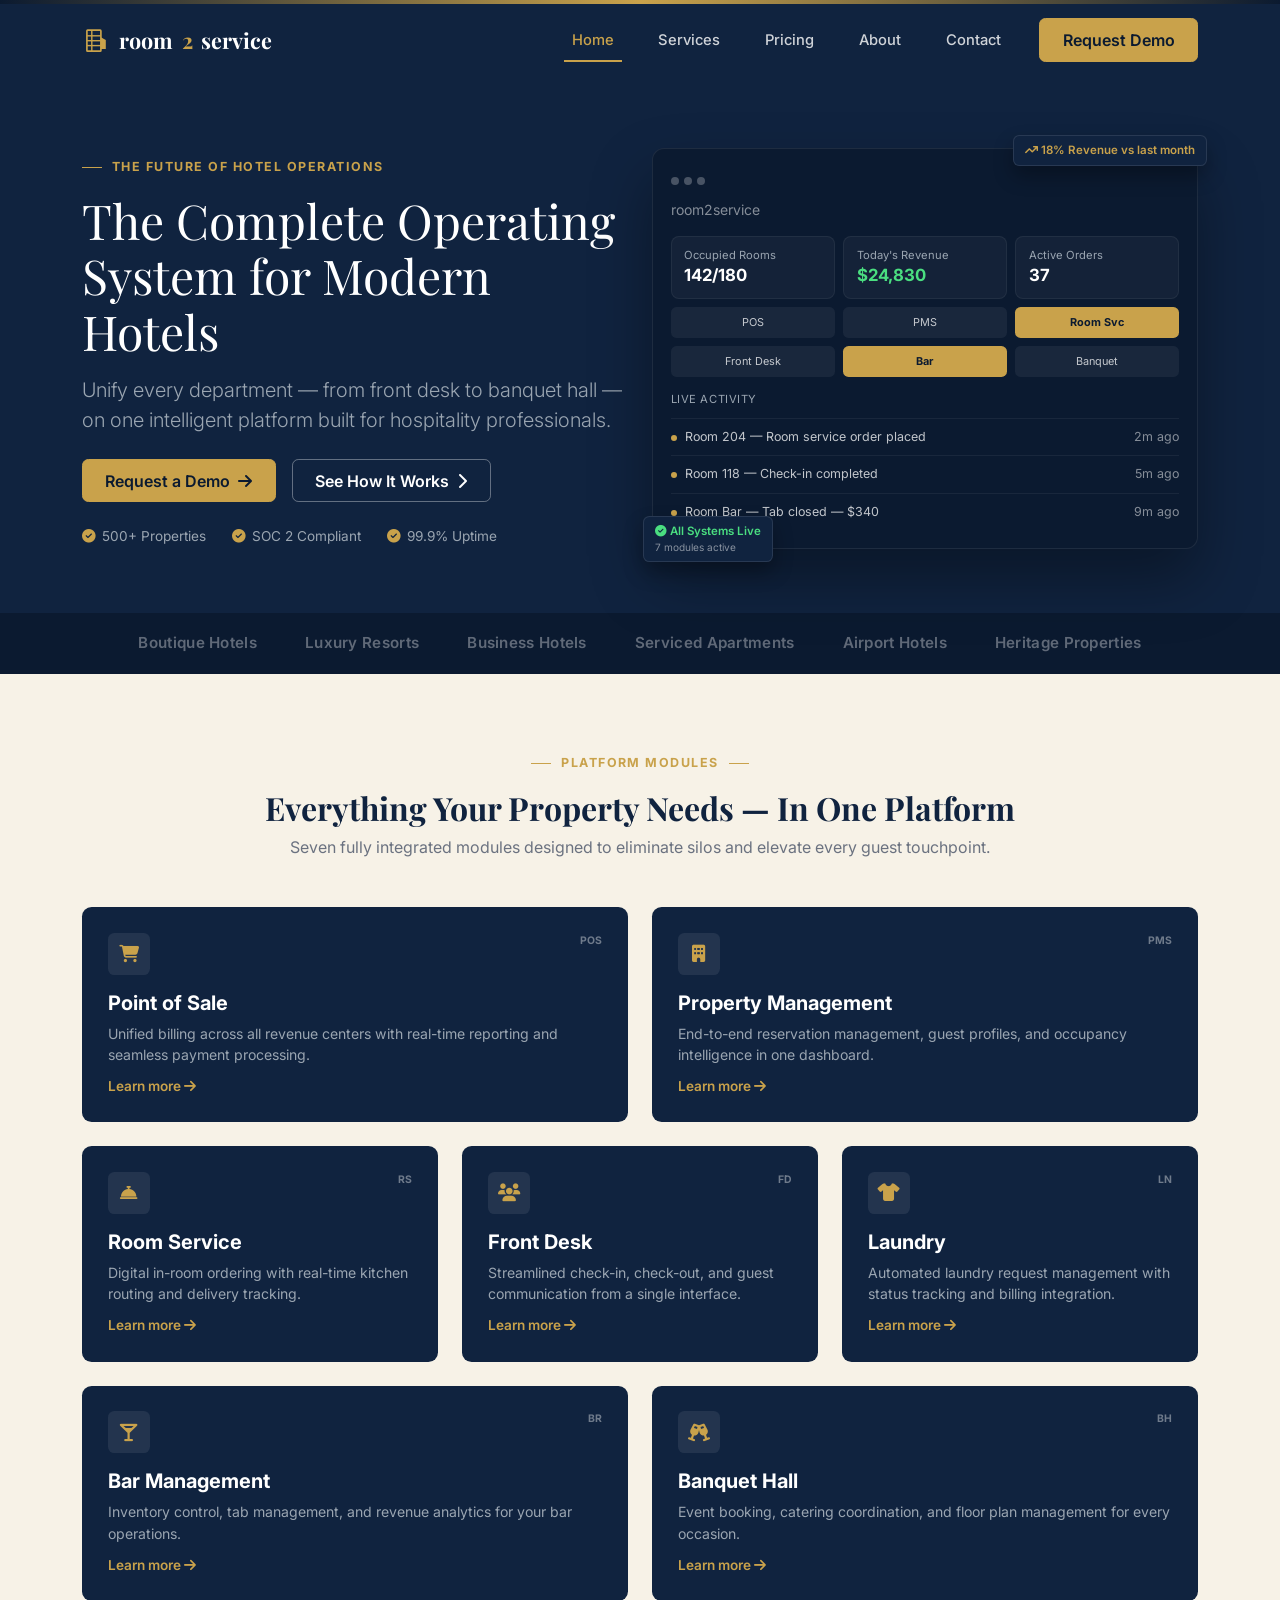
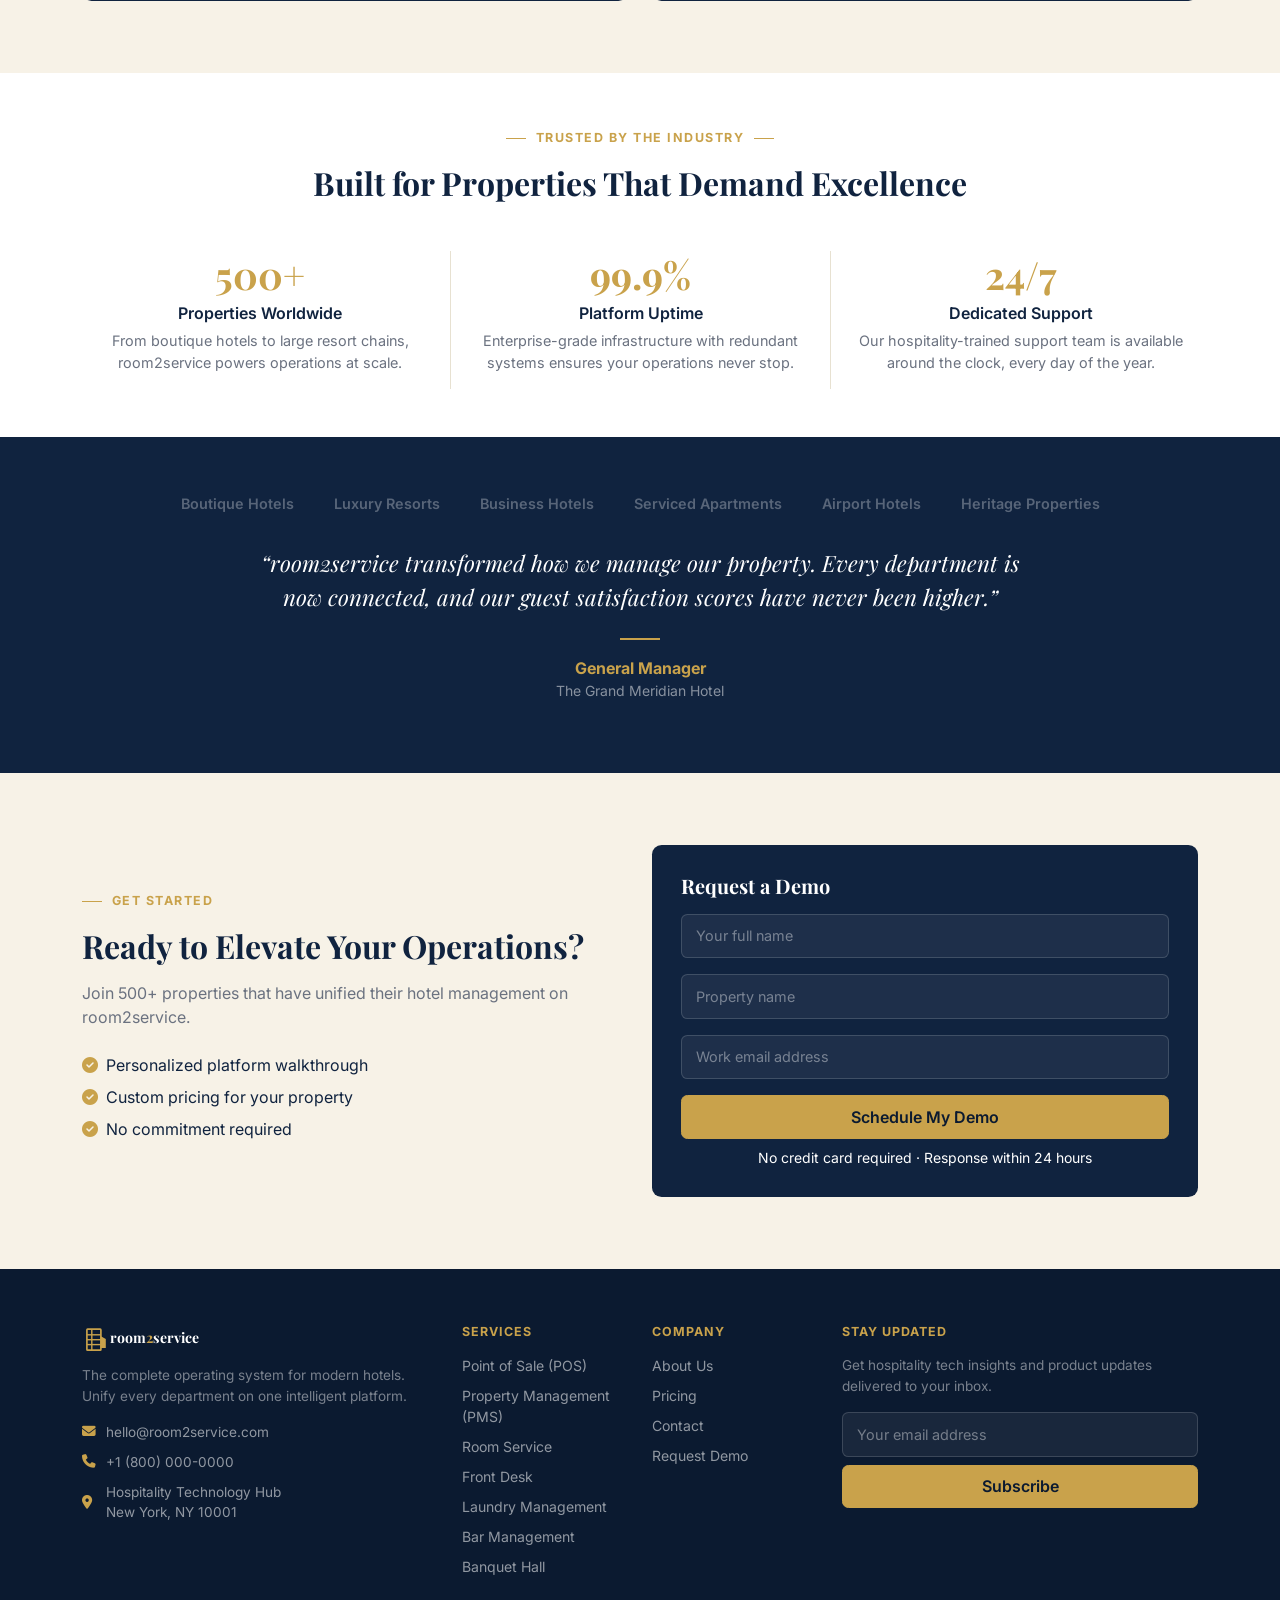
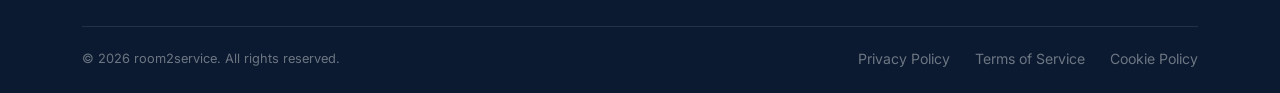
==== index.html @ 66273a43 "1st update" ====
<!doctype html>
<html lang="en">
<head>
<meta charset="UTF-8">
<meta name="viewport" content="width=device-width, initial-scale=1">
<title>room2service — The Complete Operating System for Modern Hotels</title>
<link rel="icon" type="image/svg+xml" href="assets/logo-icon.svg">
<link rel="preconnect" href="https://fonts.googleapis.com">
<link href="https://fonts.googleapis.com/css2?family=Playfair+Display:wght@700;800&family=Inter:wght@400;500;600;700&display=swap" rel="stylesheet">
<link href="https://cdn.jsdelivr.net/npm/bootstrap@5.3.3/dist/css/bootstrap.min.css" rel="stylesheet">
<link rel="stylesheet" href="https://cdnjs.cloudflare.com/ajax/libs/font-awesome/6.5.1/css/all.min.css">
<link rel="stylesheet" href="css/style.css">
</head>
<body>

<div class="top-accent-bar"></div>

<!-- ===================== HEADER ===================== -->
<header class="site-header">
  <div class="container">
    <nav class="navbar navbar-expand-lg p-0">
      <a class="brand" href="index.html">
        <img src="assets/logo-icon.svg" alt="room2service logo">
        room<span class="two">2</span>service
      </a>
      <button class="navbar-toggler" type="button" data-bs-toggle="collapse" data-bs-target="#mainNav">
        <span class="navbar-toggler-icon"></span>
      </button>
      <div class="collapse navbar-collapse justify-content-end" id="mainNav">
        <ul class="navbar-nav site-nav align-items-lg-center py-3 py-lg-0">
          <li class="nav-item"><a class="nav-link active" href="index.html">Home</a></li>
          <li class="nav-item"><a class="nav-link" href="services.html">Services</a></li>
          <li class="nav-item"><a class="nav-link" href="pricing.html">Pricing</a></li>
          <li class="nav-item"><a class="nav-link" href="about.html">About</a></li>
          <li class="nav-item"><a class="nav-link" href="contact.html">Contact</a></li>
        </ul>
        <a href="contact.html" class="btn btn-gold mt-2 mt-lg-0 ms-lg-3">Request Demo</a>
      </div>
    </nav>
  </div>
</header>

<!-- ===================== HERO ===================== -->
<section class="hero-section">
  <div class="container">
    <div class="row align-items-center gy-5">
      <div class="col-lg-6">
        <p class="eyebrow single">THE FUTURE OF HOTEL OPERATIONS</p>
        <h1 class="display-5 text-white" style="line-height:1.15;">The Complete Operating System for Modern Hotels</h1>
        <p class="lead mt-3">Unify every department — from front desk to banquet hall — on one intelligent platform built for hospitality professionals.</p>
        <div class="d-flex flex-wrap gap-3 mt-4">
          <a href="contact.html" class="btn btn-gold">Request a Demo <i class="fa-solid fa-arrow-right ms-1"></i></a>
          <a href="services.html" class="btn btn-outline-light-custom">See How It Works <i class="fa-solid fa-chevron-right ms-1"></i></a>
        </div>
        <div class="hero-badges mt-4">
          <span><i class="fa-solid fa-circle-check"></i> 500+ Properties</span>
          <span><i class="fa-solid fa-circle-check"></i> SOC 2 Compliant</span>
          <span><i class="fa-solid fa-circle-check"></i> 99.9% Uptime</span>
        </div>
      </div>
      <div class="col-lg-6">
        <div class="position-relative">
          <div class="mock-window">
            <div class="dots mb-2"><span></span><span></span><span></span></div>
            <div class="text-white-50 small mb-3">room2service</div>
            <div class="row g-2 mb-2">
              <div class="col-4"><div class="mock-stat"><div class="label">Occupied Rooms</div><div class="value">142/180</div></div></div>
              <div class="col-4"><div class="mock-stat"><div class="label">Today's Revenue</div><div class="value" style="color:#4ade80;">$24,830</div></div></div>
              <div class="col-4"><div class="mock-stat"><div class="label">Active Orders</div><div class="value">37</div></div></div>
            </div>
            <div class="row g-2 mb-2">
              <div class="col-4"><div class="mock-module-pill">POS</div></div>
              <div class="col-4"><div class="mock-module-pill">PMS</div></div>
              <div class="col-4"><div class="mock-module-pill active">Room Svc</div></div>
              <div class="col-4"><div class="mock-module-pill">Front Desk</div></div>
              <div class="col-4"><div class="mock-module-pill active">Bar</div></div>
              <div class="col-4"><div class="mock-module-pill">Banquet</div></div>
            </div>
            <div class="mock-stat mb-1" style="background:transparent;border:none;padding:.4rem 0;">
              <div class="label text-uppercase" style="letter-spacing:.05em;">Live Activity</div>
            </div>
            <div class="mock-activity-row"><span class="dot"></span>Room 204 — Room service order placed <span class="float-end text-white-50">2m ago</span></div>
            <div class="mock-activity-row"><span class="dot"></span>Room 118 — Check-in completed <span class="float-end text-white-50">5m ago</span></div>
            <div class="mock-activity-row"><span class="dot"></span>Room Bar — Tab closed — $340 <span class="float-end text-white-50">9m ago</span></div>
            <div class="mock-floating-tag top-right"><i class="fa-solid fa-arrow-trend-up"></i> 18% Revenue vs last month</div>
            <div class="mock-floating-tag bottom-left" style="color:#4ade80;"><i class="fa-solid fa-circle-check"></i> All Systems Live <div class="small fw-normal" style="color:rgba(255,255,255,.5);">7 modules active</div></div>
          </div>
        </div>
      </div>
    </div>
  </div>
</section>

<!-- ===================== LOGO STRIP ===================== -->
<div class="logo-strip">
  <div class="container">
    <div class="d-flex flex-wrap justify-content-center gap-4 gap-md-5 text-center">
      <span>Boutique Hotels</span>
      <span>Luxury Resorts</span>
      <span>Business Hotels</span>
      <span>Serviced Apartments</span>
      <span>Airport Hotels</span>
      <span>Heritage Properties</span>
    </div>
  </div>
</div>

<!-- ===================== MODULES ===================== -->
<section class="section bg-cream">
  <div class="container">
    <div class="text-center mb-5">
      <p class="eyebrow justify-content-center">PLATFORM MODULES</p>
      <h2>Everything Your Property Needs — In One Platform</h2>
      <p class="text-muted-custom mt-2">Seven fully integrated modules designed to eliminate silos and elevate every guest touchpoint.</p>
    </div>
    <div class="row g-4">
      <div class="col-md-6">
        <div class="module-card">
          <span class="badge-tag">POS</span>
          <div class="icon-box"><i class="fa-solid fa-cart-shopping"></i></div>
          <h5>Point of Sale</h5>
          <p>Unified billing across all revenue centers with real-time reporting and seamless payment processing.</p>
          <a href="services.html" class="learn-more">Learn more <i class="fa-solid fa-arrow-right"></i></a>
        </div>
      </div>
      <div class="col-md-6">
        <div class="module-card">
          <span class="badge-tag">PMS</span>
          <div class="icon-box"><i class="fa-solid fa-building"></i></div>
          <h5>Property Management</h5>
          <p>End-to-end reservation management, guest profiles, and occupancy intelligence in one dashboard.</p>
          <a href="services.html" class="learn-more">Learn more <i class="fa-solid fa-arrow-right"></i></a>
        </div>
      </div>
      <div class="col-md-4">
        <div class="module-card">
          <span class="badge-tag">RS</span>
          <div class="icon-box"><i class="fa-solid fa-bell-concierge"></i></div>
          <h5>Room Service</h5>
          <p>Digital in-room ordering with real-time kitchen routing and delivery tracking.</p>
          <a href="services.html" class="learn-more">Learn more <i class="fa-solid fa-arrow-right"></i></a>
        </div>
      </div>
      <div class="col-md-4">
        <div class="module-card">
          <span class="badge-tag">FD</span>
          <div class="icon-box"><i class="fa-solid fa-users"></i></div>
          <h5>Front Desk</h5>
          <p>Streamlined check-in, check-out, and guest communication from a single interface.</p>
          <a href="services.html" class="learn-more">Learn more <i class="fa-solid fa-arrow-right"></i></a>
        </div>
      </div>
      <div class="col-md-4">
        <div class="module-card">
          <span class="badge-tag">LN</span>
          <div class="icon-box"><i class="fa-solid fa-shirt"></i></div>
          <h5>Laundry</h5>
          <p>Automated laundry request management with status tracking and billing integration.</p>
          <a href="services.html" class="learn-more">Learn more <i class="fa-solid fa-arrow-right"></i></a>
        </div>
      </div>
      <div class="col-md-6">
        <div class="module-card">
          <span class="badge-tag">BR</span>
          <div class="icon-box"><i class="fa-solid fa-martini-glass"></i></div>
          <h5>Bar Management</h5>
          <p>Inventory control, tab management, and revenue analytics for your bar operations.</p>
          <a href="services.html" class="learn-more">Learn more <i class="fa-solid fa-arrow-right"></i></a>
        </div>
      </div>
      <div class="col-md-6">
        <div class="module-card">
          <span class="badge-tag">BH</span>
          <div class="icon-box"><i class="fa-solid fa-champagne-glasses"></i></div>
          <h5>Banquet Hall</h5>
          <p>Event booking, catering coordination, and floor plan management for every occasion.</p>
          <a href="services.html" class="learn-more">Learn more <i class="fa-solid fa-arrow-right"></i></a>
        </div>
      </div>
    </div>
  </div>
</section>

<!-- ===================== STATS ===================== -->
<section class="section-sm">
  <div class="container">
    <div class="text-center mb-5">
      <p class="eyebrow justify-content-center">TRUSTED BY THE INDUSTRY</p>
      <h2>Built for Properties That Demand Excellence</h2>
    </div>
    <div class="row text-center">
      <div class="col-md-4 stat-block mb-4 mb-md-0">
        <h3>500+</h3>
        <p class="stat-label">Properties Worldwide</p>
        <p class="stat-desc">From boutique hotels to large resort chains, room2service powers operations at scale.</p>
      </div>
      <div class="col-md-4 stat-block stat-divider mb-4 mb-md-0">
        <h3>99.9%</h3>
        <p class="stat-label">Platform Uptime</p>
        <p class="stat-desc">Enterprise-grade infrastructure with redundant systems ensures your operations never stop.</p>
      </div>
      <div class="col-md-4 stat-block stat-divider">
        <h3>24/7</h3>
        <p class="stat-label">Dedicated Support</p>
        <p class="stat-desc">Our hospitality-trained support team is available around the clock, every day of the year.</p>
      </div>
    </div>
  </div>
</section>

<!-- ===================== TESTIMONIAL ===================== -->
<section class="testimonial-section">
  <div class="container text-center">
    <div class="logo-row">
      <span>Boutique Hotels</span>
      <span>Luxury Resorts</span>
      <span>Business Hotels</span>
      <span>Serviced Apartments</span>
      <span>Airport Hotels</span>
      <span>Heritage Properties</span>
    </div>
    <p class="quote">&ldquo;room2service transformed how we manage our property. Every department is now connected, and our guest satisfaction scores have never been higher.&rdquo;</p>
    <div class="mx-auto mt-4" style="width:40px;height:2px;background:var(--gold);"></div>
    <p class="text-gold fw-bold mt-3 mb-0">General Manager</p>
    <p class="text-white-50 small">The Grand Meridian Hotel</p>
  </div>
</section>

<!-- ===================== CTA / REQUEST DEMO ===================== -->
<section class="section bg-cream">
  <div class="container">
    <div class="row align-items-center gy-4">
      <div class="col-lg-6">
        <p class="eyebrow single">GET STARTED</p>
        <h2>Ready to Elevate Your Operations?</h2>
        <p class="text-muted-custom mt-3">Join 500+ properties that have unified their hotel management on room2service.</p>
        <ul class="list-unstyled mt-4">
          <li class="mb-2"><i class="fa-solid fa-circle-check text-gold me-2"></i>Personalized platform walkthrough</li>
          <li class="mb-2"><i class="fa-solid fa-circle-check text-gold me-2"></i>Custom pricing for your property</li>
          <li class="mb-2"><i class="fa-solid fa-circle-check text-gold me-2"></i>No commitment required</li>
        </ul>
      </div>
      <div class="col-lg-6">
        <div class="demo-form-card">
          <h5 class="text-white mb-3">Request a Demo</h5>
          <form>
            <div class="mb-3">
              <input type="text" class="form-control form-control-custom" placeholder="Your full name">
            </div>
            <div class="mb-3">
              <input type="text" class="form-control form-control-custom" placeholder="Property name">
            </div>
            <div class="mb-3">
              <input type="email" class="form-control form-control-custom" placeholder="Work email address">
            </div>
            <button type="submit" class="btn btn-gold w-100">Schedule My Demo</button>
            <p class="text-center small mt-2 mb-0">No credit card required &middot; Response within 24 hours</p>
          </form>
        </div>
      </div>
    </div>
  </div>
</section>

<!-- ===================== FOOTER ===================== -->
<footer class="site-footer">
  <div class="container">
    <div class="row gy-4">
      <div class="col-lg-4">
        <a class="brand" href="index.html"><img src="assets/logo-icon.svg" alt="room2service logo">room<span class="two">2</span>service</a>
        <p class="tagline">The complete operating system for modern hotels. Unify every department on one intelligent platform.</p>
        <div class="contact-line"><i class="fa-solid fa-envelope"></i> hello@room2service.com</div>
        <div class="contact-line"><i class="fa-solid fa-phone"></i> +1 (800) 000-0000</div>
        <div class="contact-line"><i class="fa-solid fa-location-dot"></i> Hospitality Technology Hub<br>New York, NY 10001</div>
      </div>
      <div class="col-6 col-lg-2">
        <h6>Services</h6>
        <a href="services.html">Point of Sale (POS)</a>
        <a href="services.html">Property Management (PMS)</a>
        <a href="services.html">Room Service</a>
        <a href="services.html">Front Desk</a>
        <a href="services.html">Laundry Management</a>
        <a href="services.html">Bar Management</a>
        <a href="services.html">Banquet Hall</a>
      </div>
      <div class="col-6 col-lg-2">
        <h6>Company</h6>
        <a href="about.html">About Us</a>
        <a href="pricing.html">Pricing</a>
        <a href="contact.html">Contact</a>
        <a href="contact.html">Request Demo</a>
      </div>
      <div class="col-lg-4">
        <h6>Stay Updated</h6>
        <p class="tagline mb-3">Get hospitality tech insights and product updates delivered to your inbox.</p>
        <form class="footer-subscribe d-flex flex-column gap-2">
          <input type="email" class="form-control form-control-custom" placeholder="Your email address">
          <button type="submit" class="btn btn-gold">Subscribe</button>
        </form>
      </div>
    </div>
    <div class="footer-bottom d-flex flex-wrap justify-content-between align-items-center">
      <span>&copy; 2026 room2service. All rights reserved.</span>
      <span class="text-end">
        <a href="#">Privacy Policy</a>
        <a href="#">Terms of Service</a>
        <a href="#">Cookie Policy</a>
      </span>
    </div>
  </div>
</footer>

<script src="https://cdn.jsdelivr.net/npm/bootstrap@5.3.3/dist/js/bootstrap.bundle.min.js"></script>
<script src="js/script.js"></script>
</body>
</html>
---- css/style.css ----
/* ==========================================================================
   room2service — shared stylesheet
   ========================================================================== */

:root {
  --navy: #10233f;
  --navy-dark: #0b1a30;
  --navy-light: #16305a;
  --gold: #c9a24b;
  --gold-dark: #b38f3f;
  --cream: #f7f2e7;
  --cream-dark: #efe8d6;
  --ink: #10233f;
  --text-muted: #6b7280;
  --text-muted-light: #9aa5b1;
  --border-light: #e7e1d1;
  --white: #ffffff;

  --font-serif: "Playfair Display", Georgia, "Times New Roman", serif;
  --font-sans: "Inter", -apple-system, BlinkMacSystemFont, "Segoe UI", sans-serif;
}

html, body {
  scroll-behavior: smooth;
}

body {
  font-family: var(--font-sans);
  color: var(--ink);
  background-color: var(--white);
  -webkit-font-smoothing: antialiased;
}

h1, h2, h3, h4, h5,
.font-serif {
  font-family: var(--font-serif);
  font-weight: 700;
  color: var(--navy);
}

a {
  text-decoration: none;
}

.bg-cream { background-color: var(--cream); }
.bg-navy { background-color: var(--navy); }
.text-gold { color: var(--gold); }
.text-navy { color: var(--navy); }
.text-muted-custom { color: var(--text-muted); }

/* ---------- Eyebrow label ---------- */
.eyebrow {
  display: inline-flex;
  align-items: center;
  gap: .6rem;
  font-size: .78rem;
  font-weight: 700;
  letter-spacing: .12em;
  text-transform: uppercase;
  color: var(--gold);
  margin-bottom: 1rem;
}
.eyebrow::before,
.eyebrow::after {
  content: "";
  display: block;
  width: 20px;
  height: 1px;
  background: var(--gold);
}
.eyebrow.single::after { display: none; }

/* ---------- Top accent bar ---------- */
.top-accent-bar {
  height: 4px;
  width: 100%;
  background: linear-gradient(90deg, var(--navy-dark) 0%, var(--gold) 50%, var(--navy-dark) 100%);
}

/* ---------- Navbar ---------- */
.site-header {
  background-color: var(--navy);
  padding: .9rem 0;
}
.brand {
  display: flex;
  align-items: center;
  gap: .55rem;
  font-family: var(--font-serif);
  font-size: 1.35rem;
  font-weight: 700;
  color: var(--white);
}
.brand img { height: 28px; width: 28px; }
.brand .two { color: var(--gold); }

.site-nav .nav-link {
  color: rgba(255,255,255,.8);
  font-size: .92rem;
  font-weight: 500;
  margin: 0 .9rem;
  padding: .4rem 0;
  position: relative;
}
.site-nav .nav-link.active,
.site-nav .nav-link:hover {
  color: var(--gold);
}
.site-nav .nav-link.active::after {
  content: "";
  position: absolute;
  left: 0;
  bottom: -4px;
  width: 100%;
  height: 2px;
  background: var(--gold);
}

.btn-gold {
  background-color: var(--gold);
  border-color: var(--gold);
  color: var(--navy-dark);
  font-weight: 600;
  padding: .55rem 1.4rem;
  border-radius: .4rem;
  white-space: nowrap;
}
.btn-gold:hover {
  background-color: var(--gold-dark);
  border-color: var(--gold-dark);
  color: var(--navy-dark);
}

.btn-outline-light-custom {
  background: transparent;
  border: 1px solid rgba(255,255,255,.35);
  color: var(--white);
  font-weight: 600;
  padding: .55rem 1.4rem;
  border-radius: .4rem;
}
.btn-outline-light-custom:hover {
  background: rgba(255,255,255,.08);
  color: var(--white);
}

.btn-outline-navy {
  background: transparent;
  border: 1px solid var(--navy);
  color: var(--navy);
  font-weight: 600;
  padding: .55rem 1.4rem;
  border-radius: .4rem;
}
.btn-outline-navy:hover {
  background: var(--navy);
  color: var(--white);
}

.navbar-toggler {
  border-color: rgba(255,255,255,.4);
}
.navbar-toggler-icon {
  filter: invert(1);
}

/* ---------- Hero sections ---------- */
.hero-section {
  background-color: var(--navy);
  padding: 4.5rem 0 4rem;
}
.hero-section p.lead {
  color: var(--text-muted-light);
}

.hero-badges {
  display: flex;
  flex-wrap: wrap;
  gap: 1.6rem;
  font-size: .85rem;
  color: var(--text-muted-light);
}
.hero-badges span { display: inline-flex; align-items: center; gap: .4rem; }
.hero-badges i { color: var(--gold); }

/* trust logo strip under hero */
.logo-strip {
  background-color: var(--navy-dark);
  padding: 1.2rem 0;
}
.logo-strip span {
  color: rgba(255,255,255,.35);
  font-weight: 600;
  font-size: .95rem;
  letter-spacing: .02em;
}

/* ---------- Dashboard mock card (home hero) ---------- */
.mock-window {
  background-color: var(--navy-dark);
  border: 1px solid rgba(255,255,255,.08);
  border-radius: .75rem;
  padding: 1.1rem;
  box-shadow: 0 30px 60px rgba(0,0,0,.35);
  position: relative;
}
.mock-window .dots span {
  display: inline-block;
  width: 8px;
  height: 8px;
  border-radius: 50%;
  background: rgba(255,255,255,.25);
  margin-right: 5px;
}
.mock-stat {
  background: rgba(255,255,255,.04);
  border: 1px solid rgba(255,255,255,.06);
  border-radius: .5rem;
  padding: .6rem .8rem;
}
.mock-stat .label { font-size: .7rem; color: var(--text-muted-light); }
.mock-stat .value { font-size: 1.05rem; font-weight: 700; color: var(--white); }
.mock-module-pill {
  background: rgba(255,255,255,.06);
  border-radius: .35rem;
  padding: .45rem .3rem;
  text-align: center;
  font-size: .68rem;
  color: rgba(255,255,255,.75);
}
.mock-module-pill.active {
  background: var(--gold);
  color: var(--navy-dark);
  font-weight: 700;
}
.mock-activity-row {
  border-top: 1px solid rgba(255,255,255,.06);
  padding: .55rem 0;
  font-size: .78rem;
  color: rgba(255,255,255,.75);
}
.mock-activity-row .dot {
  width: 6px; height: 6px; border-radius: 50%; background: var(--gold);
  display: inline-block; margin-right: .5rem;
}
.mock-floating-tag {
  position: absolute;
  background: var(--navy);
  border: 1px solid rgba(255,255,255,.1);
  border-radius: .4rem;
  padding: .35rem .7rem;
  font-size: .72rem;
  font-weight: 600;
  box-shadow: 0 10px 20px rgba(0,0,0,.3);
}
.mock-floating-tag.top-right { top: -14px; right: -10px; color: var(--gold); }
.mock-floating-tag.bottom-left { bottom: -14px; left: -10px; color: #4ade80; }

/* ---------- Section paddings ---------- */
.section {
  padding: 4.5rem 0;
}
.section-sm { padding: 3rem 0; }

/* ---------- Stat blocks ---------- */
.stat-block h3 {
  font-size: 2.4rem;
  color: var(--gold);
  margin-bottom: .3rem;
}
.stat-block.on-navy h3 { color: var(--gold); }
.stat-block p.stat-label {
  font-family: var(--font-sans);
  font-weight: 600;
  color: var(--navy);
  margin-bottom: .3rem;
}
.stat-block p.stat-desc {
  color: var(--text-muted);
  font-size: .9rem;
}
.stat-divider {
  border-left: 1px solid var(--border-light);
}

.gold-stat-bar {
  background-color: var(--gold);
}
.gold-stat-bar h3 {
  color: var(--navy);
  font-size: 2.1rem;
}
.gold-stat-bar p {
  color: var(--navy);
  font-weight: 600;
  font-size: .82rem;
  margin: 0;
}

/* ---------- Module / feature cards ---------- */
.module-card {
  background-color: var(--navy);
  border-radius: .6rem;
  padding: 1.6rem;
  height: 100%;
  transition: transform .15s ease;
}
.module-card:hover { transform: translateY(-3px); }
.module-card .icon-box {
  width: 42px; height: 42px;
  background: rgba(255,255,255,.08);
  border-radius: .4rem;
  display: flex; align-items: center; justify-content: center;
  color: var(--gold);
  font-size: 1.1rem;
  margin-bottom: 1rem;
}
.module-card .badge-tag {
  float: right;
  font-size: .65rem;
  color: rgba(255,255,255,.4);
  font-weight: 700;
}
.module-card h5 { color: var(--white); font-family: var(--font-sans); font-weight: 700; }
.module-card p { color: var(--text-muted-light); font-size: .88rem; margin-bottom: .5rem;}
.module-card a.learn-more { color: var(--gold); font-size: .85rem; font-weight: 600; }

/* small tab pill buttons (services page) */
.module-tab {
  border: 1px solid var(--border-light);
  background: var(--white);
  color: var(--navy);
  font-weight: 600;
  font-size: .88rem;
  padding: .55rem 1.1rem;
  border-radius: .4rem;
  display: inline-flex;
  align-items: center;
  gap: .5rem;
}
.module-tab.active {
  background: var(--navy);
  color: var(--white);
  border-color: var(--navy);
}
.module-tab:hover:not(.active) {
  border-color: var(--gold);
  color: var(--gold-dark);
}

/* feature list item with circular check icon */
.feature-box {
  background: var(--white);
  border: 1px solid var(--border-light);
  border-radius: .5rem;
  padding: 1rem 1.1rem;
  height: 100%;
}
.feature-box .icon-circle {
  color: var(--gold);
  margin-right: .5rem;
}
.feature-box h6 { font-family: var(--font-sans); font-weight: 700; margin-bottom: .3rem; }
.feature-box p { font-size: .85rem; color: var(--text-muted); margin: 0; }

.icon-circle-outline {
  display: inline-flex;
  align-items: center;
  justify-content: center;
  width: 18px; height: 18px;
  border: 1.5px solid var(--gold);
  border-radius: 50%;
  color: var(--gold);
  font-size: .6rem;
  flex-shrink: 0;
}

/* ---------- Testimonial ---------- */
.testimonial-section {
  background-color: var(--navy);
  padding: 3.5rem 0;
}
.testimonial-section .quote {
  font-family: var(--font-serif);
  font-style: italic;
  font-size: 1.4rem;
  color: var(--white);
  max-width: 780px;
  margin: 0 auto;
}
.logo-row {
  display: flex;
  justify-content: center;
  flex-wrap: wrap;
  gap: 2.5rem;
  color: rgba(255,255,255,.3);
  font-weight: 600;
  font-size: .9rem;
  margin-bottom: 2rem;
}

/* ---------- Pricing cards ---------- */
.price-card {
  background: var(--white);
  border: 1px solid var(--border-light);
  border-radius: .6rem;
  padding: 1.8rem;
  height: 100%;
  position: relative;
}
.price-card.featured {
  background: var(--navy);
  color: var(--white);
  border: none;
  transform: scale(1.03);
  box-shadow: 0 20px 40px rgba(16,35,63,.25);
}
.price-card.featured h3,
.price-card.featured h4,
.price-card.featured p { color: var(--white); }
.price-card .most-popular-tag {
  position: absolute;
  top: -1px; left: -1px; right: -1px;
  background: var(--gold);
  color: var(--navy-dark);
  text-align: center;
  font-size: .72rem;
  font-weight: 700;
  letter-spacing: .08em;
  padding: .4rem;
  border-radius: .6rem .6rem 0 0;
}
.price-card h4 { font-family: var(--font-sans); font-weight: 700; margin-bottom: .2rem; }
.price-card .plan-desc { font-size: .84rem; color: var(--text-muted); margin-bottom: 1rem; }
.price-card.featured .plan-desc { color: var(--text-muted-light); }
.price-cta-box {
  background: var(--cream);
  border-radius: .4rem;
  padding: .8rem 1rem;
  margin-bottom: 1.3rem;
}
.price-card.featured .price-cta-box {
  background: rgba(255,255,255,.06);
}
.price-cta-box .cta-label { font-weight: 700; font-size: .95rem; }
.price-cta-box .cta-sub { font-size: .78rem; color: var(--text-muted); }
.price-card.featured .cta-sub { color: var(--text-muted-light); }

.included-modules-label {
  font-size: .72rem;
  font-weight: 700;
  letter-spacing: .06em;
  color: var(--text-muted);
  margin-bottom: .6rem;
}
.price-card.featured .included-modules-label { color: var(--text-muted-light); }

.module-chip {
  display: inline-block;
  border: 1px solid var(--border-light);
  border-radius: .3rem;
  font-size: .74rem;
  padding: .25rem .55rem;
  margin: 0 .35rem .35rem 0;
  color: var(--navy);
}
.price-card.featured .module-chip {
  border-color: rgba(255,255,255,.2);
  color: var(--white);
  background: rgba(255,255,255,.05);
}

.price-feature-list {
  list-style: none;
  padding: 0;
  margin: 0 0 1.3rem;
}
.price-feature-list li {
  display: flex;
  align-items: flex-start;
  gap: .5rem;
  font-size: .85rem;
  padding: .3rem 0;
}
.price-feature-list li.disabled {
  color: var(--text-muted-light);
}
.price-feature-list li i { color: var(--gold); margin-top: .2rem; }
.price-feature-list li.disabled i { color: var(--border-light); }

/* compare table */
.compare-table {
  width: 100%;
  border-collapse: collapse;
  font-size: .88rem;
}
.compare-table thead th {
  background: var(--navy);
  color: var(--white);
  font-family: var(--font-sans);
  font-weight: 700;
  padding: .8rem 1rem;
  text-align: left;
}
.compare-table thead th:not(:first-child) { text-align: center; }
.compare-table td {
  padding: .7rem 1rem;
  border-bottom: 1px solid var(--border-light);
  color: var(--navy);
}
.compare-table td:not(:first-child) { text-align: center; }
.compare-table tr.group-row td {
  background: var(--cream);
  font-weight: 700;
  font-size: .74rem;
  letter-spacing: .06em;
  text-transform: uppercase;
  color: var(--gold-dark);
}
.compare-table i.fa-check-circle { color: var(--gold); }
.compare-table i.fa-circle { color: var(--border-light); }

/* ---------- FAQ accordion ---------- */
.faq-item {
  background: var(--white);
  border: 1px solid var(--border-light);
  border-radius: .5rem;
  margin-bottom: .8rem;
  overflow: hidden;
}
.faq-question {
  padding: 1rem 1.3rem;
  font-weight: 700;
  font-size: .95rem;
  color: var(--navy);
  display: flex;
  justify-content: space-between;
  align-items: center;
  cursor: pointer;
}
.faq-question i { color: var(--gold); transition: transform .2s ease; }
.faq-item.open .faq-question i { transform: rotate(180deg); }
.faq-answer {
  max-height: 0;
  overflow: hidden;
  transition: max-height .25s ease;
  padding: 0 1.3rem;
  font-size: .88rem;
  color: var(--text-muted);
}
.faq-item.open .faq-answer {
  max-height: 300px;
  padding: 0 1.3rem 1.1rem;
}

/* ---------- Team / recognition cards (about) ---------- */
.team-card {
  background: var(--white);
  border: 1px solid var(--border-light);
  border-radius: .5rem;
  overflow: hidden;
  height: 100%;
}
.team-card .avatar-block {
  background: var(--navy);
  padding: 2rem 0;
  text-align: center;
}
.team-card .avatar-circle {
  width: 60px; height: 60px;
  border-radius: 50%;
  border: 2px solid var(--gold);
  color: var(--gold);
  font-family: var(--font-serif);
  font-weight: 700;
  display: flex; align-items: center; justify-content: center;
  margin: 0 auto;
  font-size: 1.1rem;
}
.team-card .info { padding: 1.1rem 1.2rem; }
.team-card h6 { font-family: var(--font-sans); font-weight: 700; margin-bottom: .15rem; }
.team-card .role { color: var(--gold-dark); font-size: .8rem; font-weight: 600; margin-bottom: .5rem; }
.team-card p.bio { font-size: .82rem; color: var(--text-muted); margin: 0; }

.recognition-card {
  background: var(--navy-light);
  border-radius: .5rem;
  padding: 1.4rem;
  height: 100%;
}
.recognition-card i { color: var(--gold); font-size: 1.4rem; margin-bottom: .8rem; }
.recognition-card h6 { color: var(--white); font-family: var(--font-sans); font-weight: 700; font-size: .92rem; }
.recognition-card p { color: var(--text-muted-light); font-size: .8rem; margin: 0; }

/* ---------- Timeline card (about story) ---------- */
.timeline-card {
  background: var(--navy);
  border-radius: .6rem;
  padding: 1.6rem;
  color: var(--white);
}
.timeline-item {
  display: flex;
  gap: .9rem;
  padding-bottom: 1.2rem;
  position: relative;
}
.timeline-item:last-child { padding-bottom: 0; }
.timeline-item::before {
  content: "";
  position: absolute;
  left: 12px; top: 26px; bottom: 0;
  width: 1px;
  background: rgba(255,255,255,.15);
}
.timeline-item:last-child::before { display: none; }
.timeline-num {
  flex-shrink: 0;
  width: 25px; height: 25px;
  border-radius: 50%;
  background: var(--gold);
  color: var(--navy-dark);
  font-size: .72rem;
  font-weight: 700;
  display: flex; align-items: center; justify-content: center;
}
.timeline-item h6 { color: var(--white); font-family: var(--font-sans); font-size: .9rem; margin-bottom: .2rem;}
.timeline-item p { color: var(--text-muted-light); font-size: .8rem; margin: 0; }

/* mission / value cards */
.value-card {
  background: var(--cream-dark);
  border-radius: .5rem;
  padding: 1.3rem;
  height: 100%;
}
.value-card .icon-circle-outline { margin-bottom: .6rem; }
.value-card h6 { font-family: var(--font-sans); font-weight: 700; font-size: .9rem; }
.value-card p { font-size: .8rem; color: var(--text-muted); margin: 0; }

/* ---------- Forms ---------- */
.form-label-custom {
  font-size: .85rem;
  font-weight: 600;
  color: var(--navy);
  margin-bottom: .35rem;
}
.form-control-custom {
  border: 1px solid var(--border-light);
  border-radius: .4rem;
  padding: .65rem .9rem;
  font-size: .9rem;
}
.form-control-custom:focus {
  border-color: var(--gold);
  box-shadow: 0 0 0 .2rem rgba(201,162,75,.15);
}
.help-chip {
  border: 1px solid var(--border-light);
  border-radius: .4rem;
  padding: .5rem .4rem;
  text-align: center;
  font-size: .82rem;
  font-weight: 600;
  color: var(--navy);
  cursor: pointer;
  background: var(--white);
}
.help-chip.active {
  background: var(--navy);
  color: var(--white);
  border-color: var(--navy);
}

.contact-form-card {
  background: var(--white);
  border: 1px solid var(--border-light);
  border-radius: .6rem;
  padding: 1.8rem;
}

.contact-info-item {
  display: flex;
  gap: .8rem;
  background: var(--white);
  border: 1px solid var(--border-light);
  border-radius: .5rem;
  padding: 1rem 1.1rem;
  margin-bottom: 1rem;
}
.contact-info-item .icon-box-sm {
  width: 36px; height: 36px;
  background: var(--cream);
  color: var(--gold-dark);
  border-radius: .35rem;
  display: flex; align-items: center; justify-content: center;
  flex-shrink: 0;
}
.contact-info-item .label { font-size: .72rem; color: var(--text-muted); text-transform: uppercase; letter-spacing: .04em; }
.contact-info-item .value { font-weight: 700; color: var(--navy); font-size: .92rem; }
.contact-info-item .sub { font-size: .78rem; color: var(--text-muted); }

.customer-box {
  background: var(--navy);
  border-radius: .5rem;
  padding: 1.3rem;
}
.customer-box h6 { color: var(--white); font-family: var(--font-sans); font-weight: 700; }
.customer-box p { color: var(--text-muted-light); font-size: .82rem; }

/* Request-a-demo mini form (home CTA) */
.demo-form-card {
  background: var(--navy);
  border-radius: .6rem;
  padding: 1.8rem;
  color: var(--white);
}
.demo-form-card .form-control-custom {
  background: rgba(255,255,255,.06);
  border-color: rgba(255,255,255,.15);
  color: var(--white);
}
.demo-form-card .form-control-custom::placeholder { color: rgba(255,255,255,.4); }
.demo-form-card small { color: var(--text-muted-light); }

/* ---------- CTA band ---------- */
.cta-band {
  text-align: center;
  padding: 4rem 0;
}
.cta-band.on-navy { background: var(--navy); }
.cta-band.on-cream { background: var(--cream); }
.cta-band.on-navy p, .cta-band.on-navy h2 { color: var(--white); }
.cta-band .divider {
  width: 40px; height: 2px; background: var(--gold);
  margin: 0 auto 1.2rem;
}

/* ---------- Footer ---------- */
.site-footer {
  background-color: var(--navy-dark);
  color: rgba(255,255,255,.6);
  padding: 3.5rem 0 1.5rem;
  font-size: .9rem;
}
.site-footer .brand { color: var(--white); margin-bottom: .8rem; }
.site-footer p.tagline { color: rgba(255,255,255,.45); font-size: .85rem; }
.site-footer h6 {
  color: var(--gold);
  font-family: var(--font-sans);
  font-size: .78rem;
  font-weight: 700;
  letter-spacing: .08em;
  text-transform: uppercase;
  margin-bottom: 1rem;
}
.site-footer a {
  color: rgba(255,255,255,.55);
  display: block;
  margin-bottom: .55rem;
  font-size: .88rem;
}
.site-footer a:hover { color: var(--gold); }
.site-footer .contact-line {
  display: flex;
  align-items: center;
  gap: .5rem;
  color: rgba(255,255,255,.55);
  font-size: .85rem;
  margin-bottom: .6rem;
}
.site-footer .contact-line i { color: var(--gold); width: 16px; }
.footer-subscribe input {
  background: rgba(255,255,255,.06);
  border: 1px solid rgba(255,255,255,.15);
  color: var(--white);
}
.footer-subscribe input::placeholder { color: rgba(255,255,255,.4); }
.footer-bottom {
  border-top: 1px solid rgba(255,255,255,.1);
  margin-top: 2.5rem;
  padding-top: 1.3rem;
  font-size: .8rem;
  color: rgba(255,255,255,.4);
}
.footer-bottom a { display: inline; margin: 0 0 0 1.3rem; color: rgba(255,255,255,.4); }

/* ---------- Responsive ---------- */
@media (max-width: 991.98px) {
  .price-card.featured { transform: none; }
  .stat-divider { border-left: none; border-top: 1px solid var(--border-light); padding-top: 1rem; margin-top: 1rem; }
  .hero-section { text-align: center; }
}

@media (max-width: 767.98px) {
  .section { padding: 3rem 0; }
  h1 { font-size: 1.9rem !important; }
  h2 { font-size: 1.6rem !important; }
  .testimonial-section .quote { font-size: 1.1rem; }
  .footer-bottom .text-end { text-align: left !important; margin-top: .8rem; }
  .footer-bottom a:first-child { margin-left: 0; }
}
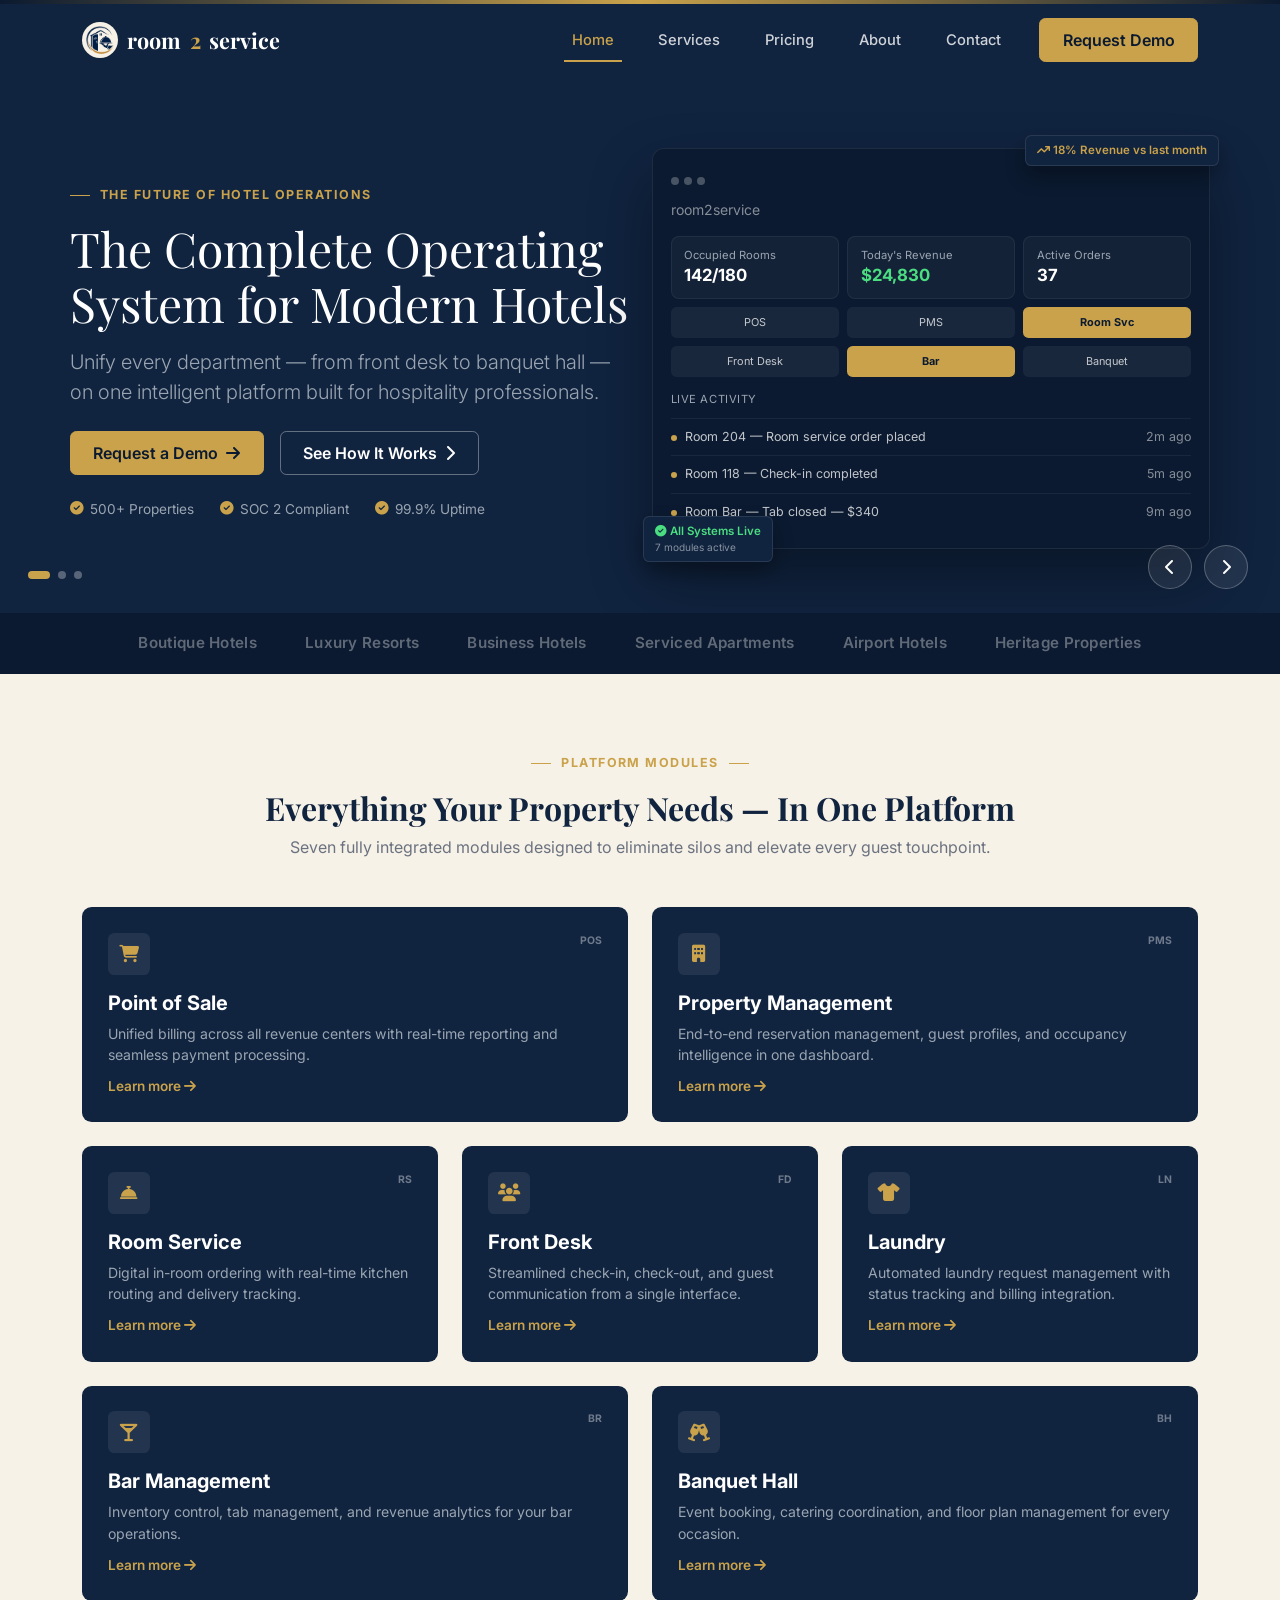
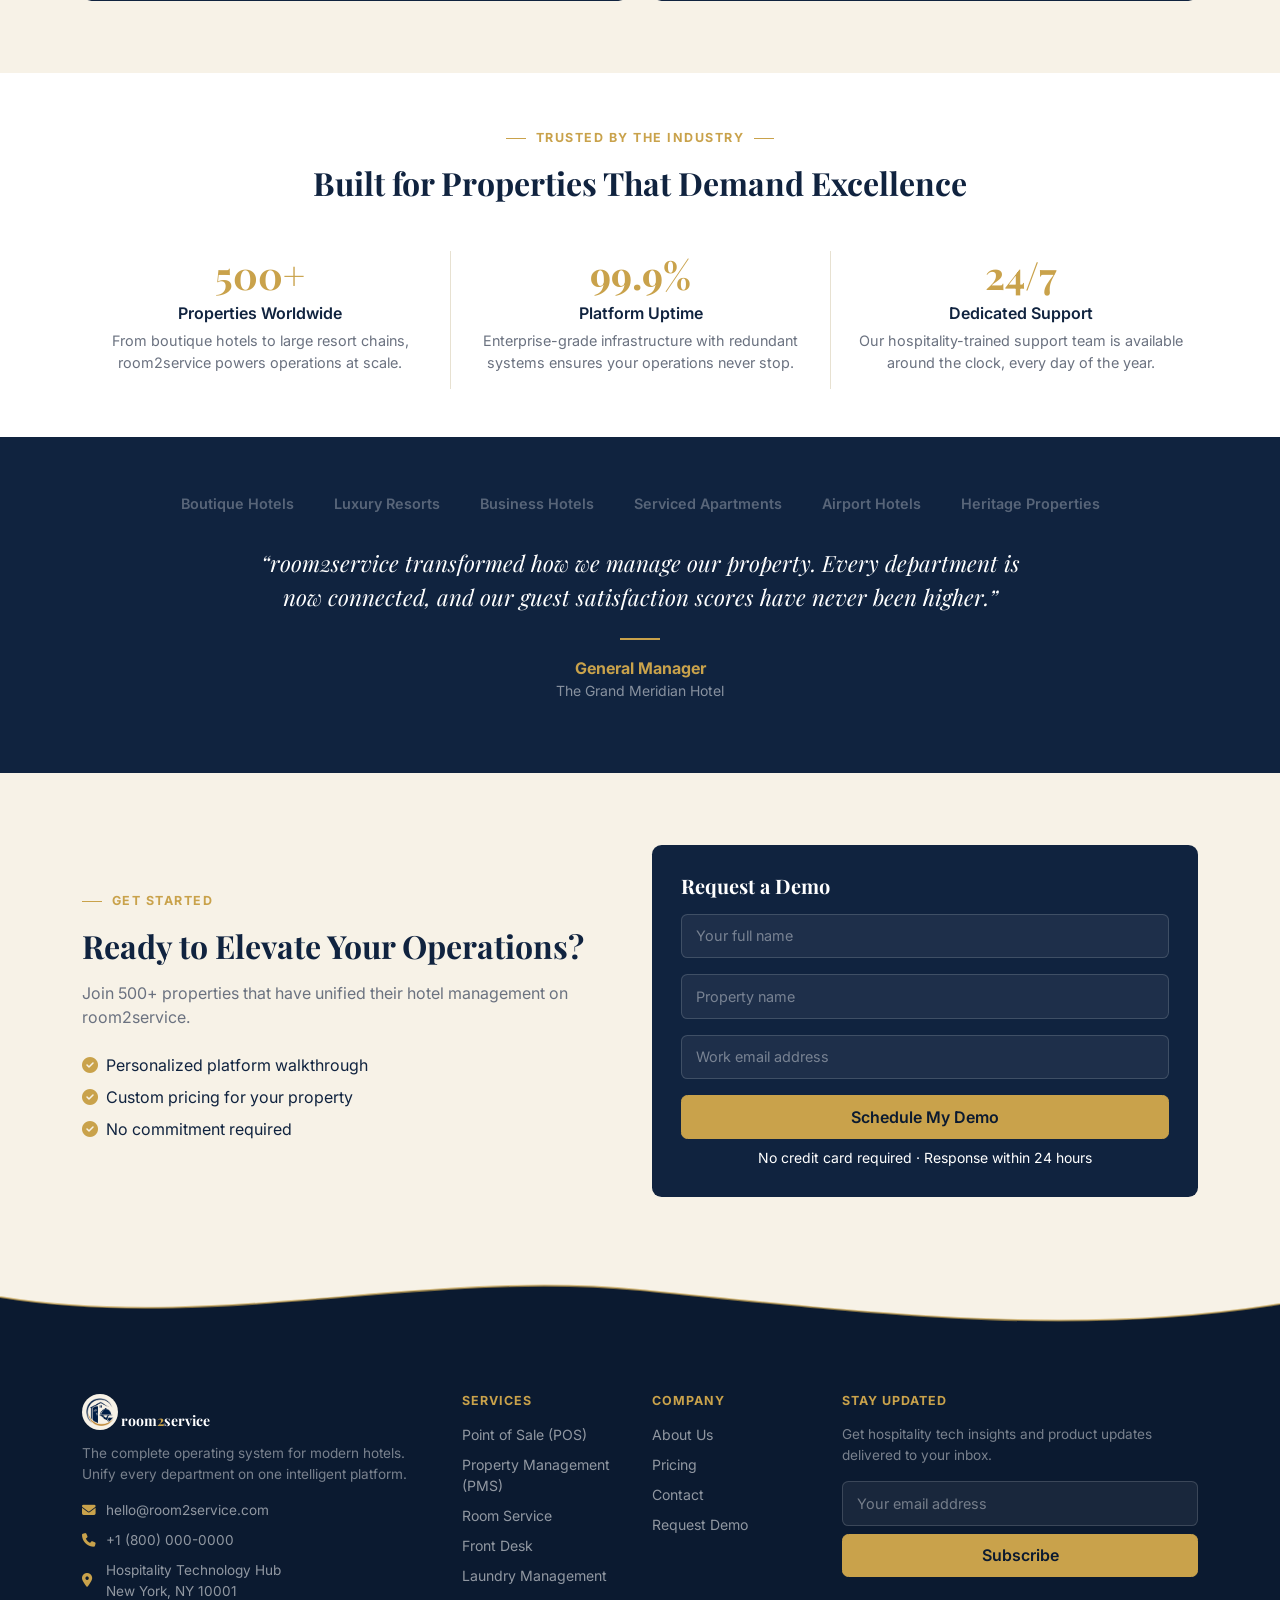
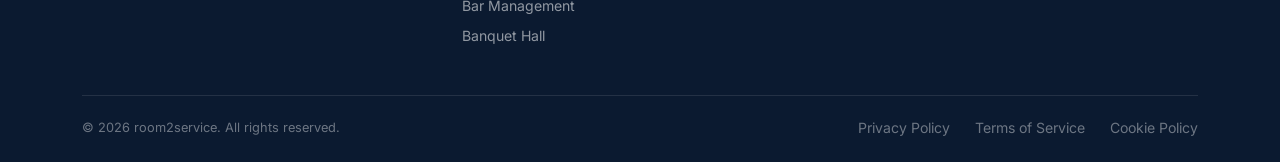
==== commit 5599296c: "Update logo assets and implement sticky header with shadow effect" ====
--- a/index.html
+++ b/index.html
@@ -4,14 +4,42 @@
 <meta charset="UTF-8">
 <meta name="viewport" content="width=device-width, initial-scale=1">
 <title>room2service — The Complete Operating System for Modern Hotels</title>
-<link rel="icon" type="image/svg+xml" href="assets/logo-icon.svg">
+<link rel="icon" type="image/svg+xml" href="assets/favicon-32x32.png">
 <link rel="preconnect" href="https://fonts.googleapis.com">
 <link href="https://fonts.googleapis.com/css2?family=Playfair+Display:wght@700;800&family=Inter:wght@400;500;600;700&display=swap" rel="stylesheet">
 <link href="https://cdn.jsdelivr.net/npm/bootstrap@5.3.3/dist/css/bootstrap.min.css" rel="stylesheet">
 <link rel="stylesheet" href="https://cdnjs.cloudflare.com/ajax/libs/font-awesome/6.5.1/css/all.min.css">
 <link rel="stylesheet" href="css/style.css">
 </head>
-<body>
+<body class="is-loading">
+
+<!-- ===================== PAGE LOADER ===================== -->
+<div class="page-loader" id="pageLoader">
+    <div class="loader-rings">
+        <span class="loader-ring r1"></span>
+        <span class="loader-ring r2"></span>
+        <span class="loader-ring r3"></span>
+        <img class="loader-logo" src="assets/logoV2.png" alt="Room2Service">
+    </div>
+    <div class="loader-bar"><div class="loader-bar-fill"></div></div>
+</div>
+<script>
+    (function () {
+        var start = Date.now();
+        var MIN_MS = 1800;
+        window.addEventListener('load', function () {
+            var wait = Math.max(MIN_MS - (Date.now() - start), 0);
+            setTimeout(function () {
+                var loader = document.getElementById('pageLoader');
+                document.body.classList.remove('is-loading');
+                if (loader) {
+                    loader.classList.add('loader-hidden');
+                    setTimeout(function () { loader.remove(); }, 600);
+                }
+            }, wait);
+        });
+    })();
+</script>
 
 <div class="top-accent-bar"></div>
 
@@ -20,7 +48,7 @@
   <div class="container">
     <nav class="navbar navbar-expand-lg p-0">
       <a class="brand" href="index.html">
-        <img src="assets/logo-icon.svg" alt="room2service logo">
+        <span class="logo-badge"><img src="assets/logoV2-icon.png" alt="room2service logo" class="brand-logo-v2"></span>
         room<span class="two">2</span>service
       </a>
       <button class="navbar-toggler" type="button" data-bs-toggle="collapse" data-bs-target="#mainNav">
@@ -40,53 +68,177 @@
   </div>
 </header>
 
-<!-- ===================== HERO ===================== -->
-<section class="hero-section">
-  <div class="container">
-    <div class="row align-items-center gy-5">
-      <div class="col-lg-6">
-        <p class="eyebrow single">THE FUTURE OF HOTEL OPERATIONS</p>
-        <h1 class="display-5 text-white" style="line-height:1.15;">The Complete Operating System for Modern Hotels</h1>
-        <p class="lead mt-3">Unify every department — from front desk to banquet hall — on one intelligent platform built for hospitality professionals.</p>
-        <div class="d-flex flex-wrap gap-3 mt-4">
-          <a href="contact.html" class="btn btn-gold">Request a Demo <i class="fa-solid fa-arrow-right ms-1"></i></a>
-          <a href="services.html" class="btn btn-outline-light-custom">See How It Works <i class="fa-solid fa-chevron-right ms-1"></i></a>
-        </div>
-        <div class="hero-badges mt-4">
-          <span><i class="fa-solid fa-circle-check"></i> 500+ Properties</span>
-          <span><i class="fa-solid fa-circle-check"></i> SOC 2 Compliant</span>
-          <span><i class="fa-solid fa-circle-check"></i> 99.9% Uptime</span>
-        </div>
-      </div>
-      <div class="col-lg-6">
-        <div class="position-relative">
-          <div class="mock-window">
-            <div class="dots mb-2"><span></span><span></span><span></span></div>
-            <div class="text-white-50 small mb-3">room2service</div>
-            <div class="row g-2 mb-2">
-              <div class="col-4"><div class="mock-stat"><div class="label">Occupied Rooms</div><div class="value">142/180</div></div></div>
-              <div class="col-4"><div class="mock-stat"><div class="label">Today's Revenue</div><div class="value" style="color:#4ade80;">$24,830</div></div></div>
-              <div class="col-4"><div class="mock-stat"><div class="label">Active Orders</div><div class="value">37</div></div></div>
-            </div>
-            <div class="row g-2 mb-2">
-              <div class="col-4"><div class="mock-module-pill">POS</div></div>
-              <div class="col-4"><div class="mock-module-pill">PMS</div></div>
-              <div class="col-4"><div class="mock-module-pill active">Room Svc</div></div>
-              <div class="col-4"><div class="mock-module-pill">Front Desk</div></div>
-              <div class="col-4"><div class="mock-module-pill active">Bar</div></div>
-              <div class="col-4"><div class="mock-module-pill">Banquet</div></div>
-            </div>
-            <div class="mock-stat mb-1" style="background:transparent;border:none;padding:.4rem 0;">
-              <div class="label text-uppercase" style="letter-spacing:.05em;">Live Activity</div>
-            </div>
-            <div class="mock-activity-row"><span class="dot"></span>Room 204 — Room service order placed <span class="float-end text-white-50">2m ago</span></div>
-            <div class="mock-activity-row"><span class="dot"></span>Room 118 — Check-in completed <span class="float-end text-white-50">5m ago</span></div>
-            <div class="mock-activity-row"><span class="dot"></span>Room Bar — Tab closed — $340 <span class="float-end text-white-50">9m ago</span></div>
-            <div class="mock-floating-tag top-right"><i class="fa-solid fa-arrow-trend-up"></i> 18% Revenue vs last month</div>
-            <div class="mock-floating-tag bottom-left" style="color:#4ade80;"><i class="fa-solid fa-circle-check"></i> All Systems Live <div class="small fw-normal" style="color:rgba(255,255,255,.5);">7 modules active</div></div>
+<!-- ===================== HERO CAROUSEL ===================== -->
+<section class="hero-section p-0">
+  <div id="heroCarousel" class="carousel slide carousel-fade hero-carousel" data-bs-ride="carousel" data-bs-interval="5000">
+    <div class="carousel-inner">
+
+      <!-- Slide 1 -->
+      <div class="carousel-item active">
+        <div class="container hero-slide-pad">
+          <div class="row align-items-center gy-5">
+            <div class="col-lg-6">
+              <p class="eyebrow single">THE FUTURE OF HOTEL OPERATIONS</p>
+              <h1 class="display-5 text-white" style="line-height:1.15;">The Complete Operating System for Modern Hotels</h1>
+              <p class="lead mt-3">Unify every department — from front desk to banquet hall — on one intelligent platform built for hospitality professionals.</p>
+              <div class="d-flex flex-wrap gap-3 mt-4">
+                <a href="contact.html" class="btn btn-gold">Request a Demo <i class="fa-solid fa-arrow-right ms-1"></i></a>
+                <a href="services.html" class="btn btn-outline-light-custom">See How It Works <i class="fa-solid fa-chevron-right ms-1"></i></a>
+              </div>
+              <div class="hero-badges mt-4">
+                <span><i class="fa-solid fa-circle-check"></i> 500+ Properties</span>
+                <span><i class="fa-solid fa-circle-check"></i> SOC 2 Compliant</span>
+                <span><i class="fa-solid fa-circle-check"></i> 99.9% Uptime</span>
+              </div>
+            </div>
+            <div class="col-lg-6">
+              <div class="position-relative">
+                <div class="mock-window">
+                  <div class="dots mb-2"><span></span><span></span><span></span></div>
+                  <div class="text-white-50 small mb-3">room2service</div>
+                  <div class="row g-2 mb-2">
+                    <div class="col-4"><div class="mock-stat"><div class="label">Occupied Rooms</div><div class="value">142/180</div></div></div>
+                    <div class="col-4"><div class="mock-stat"><div class="label">Today's Revenue</div><div class="value" style="color:#4ade80;">$24,830</div></div></div>
+                    <div class="col-4"><div class="mock-stat"><div class="label">Active Orders</div><div class="value">37</div></div></div>
+                  </div>
+                  <div class="row g-2 mb-2">
+                    <div class="col-4"><div class="mock-module-pill">POS</div></div>
+                    <div class="col-4"><div class="mock-module-pill">PMS</div></div>
+                    <div class="col-4"><div class="mock-module-pill active">Room Svc</div></div>
+                    <div class="col-4"><div class="mock-module-pill">Front Desk</div></div>
+                    <div class="col-4"><div class="mock-module-pill active">Bar</div></div>
+                    <div class="col-4"><div class="mock-module-pill">Banquet</div></div>
+                  </div>
+                  <div class="mock-stat mb-1" style="background:transparent;border:none;padding:.4rem 0;">
+                    <div class="label text-uppercase" style="letter-spacing:.05em;">Live Activity</div>
+                  </div>
+                  <div class="mock-activity-row"><span class="dot"></span>Room 204 — Room service order placed <span class="float-end text-white-50">2m ago</span></div>
+                  <div class="mock-activity-row"><span class="dot"></span>Room 118 — Check-in completed <span class="float-end text-white-50">5m ago</span></div>
+                  <div class="mock-activity-row"><span class="dot"></span>Room Bar — Tab closed — $340 <span class="float-end text-white-50">9m ago</span></div>
+                  <div class="mock-floating-tag top-right"><i class="fa-solid fa-arrow-trend-up"></i> 18% Revenue vs last month</div>
+                  <div class="mock-floating-tag bottom-left" style="color:#4ade80;"><i class="fa-solid fa-circle-check"></i> All Systems Live <div class="small fw-normal" style="color:rgba(255,255,255,.5);">7 modules active</div></div>
+                </div>
+              </div>
+            </div>
           </div>
         </div>
       </div>
+
+      <!-- Slide 2 -->
+      <div class="carousel-item">
+        <div class="container hero-slide-pad">
+          <div class="row align-items-center gy-5">
+            <div class="col-lg-6">
+              <p class="eyebrow single">DIGITAL ROOM SERVICE</p>
+              <h1 class="display-5 text-white" style="line-height:1.15;">Room Service, Reinvented for the Digital Guest</h1>
+              <p class="lead mt-3">Guests order from their phone. Orders route to the kitchen instantly. You get real-time tracking from placement to delivery.</p>
+              <div class="d-flex flex-wrap gap-3 mt-4">
+                <a href="contact.html" class="btn btn-gold">Request a Demo <i class="fa-solid fa-arrow-right ms-1"></i></a>
+                <a href="services.html" class="btn btn-outline-light-custom">See How It Works <i class="fa-solid fa-chevron-right ms-1"></i></a>
+              </div>
+              <div class="hero-badges mt-4">
+                <span><i class="fa-solid fa-circle-check"></i> Instant Order Routing</span>
+                <span><i class="fa-solid fa-circle-check"></i> Live Kitchen Sync</span>
+                <span><i class="fa-solid fa-circle-check"></i> Contactless Payments</span>
+              </div>
+            </div>
+            <div class="col-lg-6">
+              <div class="position-relative">
+                <div class="mock-window">
+                  <div class="dots mb-2"><span></span><span></span><span></span></div>
+                  <div class="text-white-50 small mb-3">room2service</div>
+                  <div class="row g-2 mb-2">
+                    <div class="col-4"><div class="mock-stat"><div class="label">Orders Today</div><div class="value">86</div></div></div>
+                    <div class="col-4"><div class="mock-stat"><div class="label">Avg. Delivery</div><div class="value" style="color:#4ade80;">14 min</div></div></div>
+                    <div class="col-4"><div class="mock-stat"><div class="label">Guest Rating</div><div class="value">4.9★</div></div></div>
+                  </div>
+                  <div class="row g-2 mb-2">
+                    <div class="col-4"><div class="mock-module-pill active">POS</div></div>
+                    <div class="col-4"><div class="mock-module-pill">PMS</div></div>
+                    <div class="col-4"><div class="mock-module-pill active">Room Svc</div></div>
+                    <div class="col-4"><div class="mock-module-pill">Front Desk</div></div>
+                    <div class="col-4"><div class="mock-module-pill">Bar</div></div>
+                    <div class="col-4"><div class="mock-module-pill">Banquet</div></div>
+                  </div>
+                  <div class="mock-stat mb-1" style="background:transparent;border:none;padding:.4rem 0;">
+                    <div class="label text-uppercase" style="letter-spacing:.05em;">Live Activity</div>
+                  </div>
+                  <div class="mock-activity-row"><span class="dot"></span>Room 312 — Breakfast order placed <span class="float-end text-white-50">1m ago</span></div>
+                  <div class="mock-activity-row"><span class="dot"></span>Room 204 — Order out for delivery <span class="float-end text-white-50">4m ago</span></div>
+                  <div class="mock-activity-row"><span class="dot"></span>Room 118 — Order delivered <span class="float-end text-white-50">8m ago</span></div>
+                  <div class="mock-floating-tag top-right"><i class="fa-solid fa-arrow-trend-up"></i> 32% Faster Delivery</div>
+                  <div class="mock-floating-tag bottom-left" style="color:#4ade80;"><i class="fa-solid fa-circle-check"></i> Kitchen Synced <div class="small fw-normal" style="color:rgba(255,255,255,.5);">Live order queue</div></div>
+                </div>
+              </div>
+            </div>
+          </div>
+        </div>
+      </div>
+
+      <!-- Slide 3 -->
+      <div class="carousel-item">
+        <div class="container hero-slide-pad">
+          <div class="row align-items-center gy-5">
+            <div class="col-lg-6">
+              <p class="eyebrow single">SEAMLESS FRONT DESK</p>
+              <h1 class="display-5 text-white" style="line-height:1.15;">Check-In to Check-Out, Fully Streamlined</h1>
+              <p class="lead mt-3">Give your front desk team one screen for reservations, guest profiles, and occupancy — no more switching between systems.</p>
+              <div class="d-flex flex-wrap gap-3 mt-4">
+                <a href="contact.html" class="btn btn-gold">Request a Demo <i class="fa-solid fa-arrow-right ms-1"></i></a>
+                <a href="services.html" class="btn btn-outline-light-custom">See How It Works <i class="fa-solid fa-chevron-right ms-1"></i></a>
+              </div>
+              <div class="hero-badges mt-4">
+                <span><i class="fa-solid fa-circle-check"></i> One-Click Check-In</span>
+                <span><i class="fa-solid fa-circle-check"></i> Real-Time Occupancy</span>
+                <span><i class="fa-solid fa-circle-check"></i> Guest Profile Sync</span>
+              </div>
+            </div>
+            <div class="col-lg-6">
+              <div class="position-relative">
+                <div class="mock-window">
+                  <div class="dots mb-2"><span></span><span></span><span></span></div>
+                  <div class="text-white-50 small mb-3">room2service</div>
+                  <div class="row g-2 mb-2">
+                    <div class="col-4"><div class="mock-stat"><div class="label">Check-ins Today</div><div class="value">54</div></div></div>
+                    <div class="col-4"><div class="mock-stat"><div class="label">Occupancy</div><div class="value" style="color:#4ade80;">79%</div></div></div>
+                    <div class="col-4"><div class="mock-stat"><div class="label">Avg. Check-in</div><div class="value">90 sec</div></div></div>
+                  </div>
+                  <div class="row g-2 mb-2">
+                    <div class="col-4"><div class="mock-module-pill">POS</div></div>
+                    <div class="col-4"><div class="mock-module-pill active">PMS</div></div>
+                    <div class="col-4"><div class="mock-module-pill">Room Svc</div></div>
+                    <div class="col-4"><div class="mock-module-pill active">Front Desk</div></div>
+                    <div class="col-4"><div class="mock-module-pill">Bar</div></div>
+                    <div class="col-4"><div class="mock-module-pill">Banquet</div></div>
+                  </div>
+                  <div class="mock-stat mb-1" style="background:transparent;border:none;padding:.4rem 0;">
+                    <div class="label text-uppercase" style="letter-spacing:.05em;">Live Activity</div>
+                  </div>
+                  <div class="mock-activity-row"><span class="dot"></span>Room 210 — Guest checked in <span class="float-end text-white-50">2m ago</span></div>
+                  <div class="mock-activity-row"><span class="dot"></span>Room 118 — Checked out <span class="float-end text-white-50">6m ago</span></div>
+                  <div class="mock-activity-row"><span class="dot"></span>Room 402 — Early check-in requested <span class="float-end text-white-50">10m ago</span></div>
+                  <div class="mock-floating-tag top-right"><i class="fa-solid fa-arrow-trend-up"></i> 40% Faster Check-in</div>
+                  <div class="mock-floating-tag bottom-left" style="color:#4ade80;"><i class="fa-solid fa-circle-check"></i> All Rooms Synced <div class="small fw-normal" style="color:rgba(255,255,255,.5);">Live occupancy map</div></div>
+                </div>
+              </div>
+            </div>
+          </div>
+        </div>
+      </div>
+
+    </div>
+
+    <button class="carousel-control-prev" type="button" data-bs-target="#heroCarousel" data-bs-slide="prev">
+      <span class="hero-carousel-arrow"><i class="fa-solid fa-chevron-left"></i></span>
+    </button>
+    <button class="carousel-control-next" type="button" data-bs-target="#heroCarousel" data-bs-slide="next">
+      <span class="hero-carousel-arrow"><i class="fa-solid fa-chevron-right"></i></span>
+    </button>
+
+    <div class="carousel-indicators hero-carousel-dots">
+      <button type="button" data-bs-target="#heroCarousel" data-bs-slide-to="0" class="active"></button>
+      <button type="button" data-bs-target="#heroCarousel" data-bs-slide-to="1"></button>
+      <button type="button" data-bs-target="#heroCarousel" data-bs-slide-to="2"></button>
     </div>
   </div>
 </section>
@@ -262,12 +414,19 @@
   </div>
 </section>
 
+<!-- ===================== FOOTER WAVE ===================== -->
+<div class="footer-wave">
+  <svg viewBox="0 0 1440 100" preserveAspectRatio="none" xmlns="http://www.w3.org/2000/svg">
+    <path d="M0,40 C240,90 480,0 720,30 C960,60 1200,100 1440,50 L1440,100 L0,100 Z" fill="#0b1a30"></path>
+    <path d="M0,40 C240,90 480,0 720,30 C960,60 1200,100 1440,50" fill="none" stroke="#c9a24b" stroke-width="3" opacity="0.6"></path>
+  </svg>
+</div>
 <!-- ===================== FOOTER ===================== -->
 <footer class="site-footer">
   <div class="container">
     <div class="row gy-4">
       <div class="col-lg-4">
-        <a class="brand" href="index.html"><img src="assets/logo-icon.svg" alt="room2service logo">room<span class="two">2</span>service</a>
+        <a class="brand" href="index.html"><span class="logo-badge"><img src="assets/logoV2-icon.png" alt="room2service logo" class="brand-logo-v2 footer-logo-v2"></span> room<span class="two">2</span>service</a>
         <p class="tagline">The complete operating system for modern hotels. Unify every department on one intelligent platform.</p>
         <div class="contact-line"><i class="fa-solid fa-envelope"></i> hello@room2service.com</div>
         <div class="contact-line"><i class="fa-solid fa-phone"></i> +1 (800) 000-0000</div>
--- a/css/style.css
+++ b/css/style.css
@@ -81,6 +81,14 @@
 .site-header {
   background-color: var(--navy);
   padding: .9rem 0;
+  position: sticky;
+  top: 0;
+  z-index: 1030;
+  transition: box-shadow .3s ease, padding .3s ease;
+}
+.site-header.scrolled {
+  padding: .55rem 0;
+  box-shadow: 0 8px 24px rgba(0,0,0,.25);
 }
 .brand {
   display: flex;
@@ -93,6 +101,16 @@
 }
 .brand img { height: 28px; width: 28px; }
 .brand .two { color: var(--gold); }
+.logo-badge {
+  display: inline-flex;
+  align-items: center;
+  justify-content: center;
+  background-color: var(--cream);
+  border-radius: 50%;
+  padding: 4px;
+}
+.brand-logo-v2 { height: 26px; width: 26px; display: block; }
+.footer-logo-v2 { height: 30px; width: 30px; }
 
 .site-nav .nav-link {
   color: rgba(255,255,255,.8);
@@ -167,10 +185,74 @@
 /* ---------- Hero sections ---------- */
 .hero-section {
   background-color: var(--navy);
-  padding: 4.5rem 0 4rem;
+  padding: 0;
 }
 .hero-section p.lead {
   color: var(--text-muted-light);
+}
+.hero-slide-pad {
+  padding: 4.5rem 0 4rem;
+}
+
+/* ---------- Hero Carousel ---------- */
+.hero-carousel .carousel-item {
+  background-color: var(--navy);
+}
+.hero-carousel-arrow {
+  width: 44px;
+  height: 44px;
+  border-radius: 50%;
+  display: inline-flex;
+  align-items: center;
+  justify-content: center;
+  background: rgba(255,255,255,.08);
+  border: 1px solid rgba(255,255,255,.25);
+  color: var(--white);
+  transition: background .25s ease, border-color .25s ease;
+}
+.carousel-control-prev,
+.carousel-control-next {
+  width: auto;
+  top: auto;
+  bottom: 24px;
+  opacity: 1;
+}
+.carousel-control-prev { left: auto; right: 88px; }
+.carousel-control-next { right: 32px; }
+.carousel-control-prev:hover .hero-carousel-arrow,
+.carousel-control-next:hover .hero-carousel-arrow {
+  background: var(--gold);
+  border-color: var(--gold);
+  color: var(--navy-dark);
+}
+.hero-carousel-dots {
+  position: absolute;
+  bottom: 34px;
+  left: 0;
+  right: auto;
+  margin: 0 0 0 calc((100% - 1300px) / 2 + 12px);
+  justify-content: flex-start;
+}
+.hero-carousel-dots [data-bs-target] {
+  width: 8px;
+  height: 8px;
+  border-radius: 50%;
+  background-color: rgba(255,255,255,.3);
+  border: none;
+  opacity: 1;
+  margin: 0 4px;
+}
+.hero-carousel-dots [data-bs-target].active {
+  background-color: var(--gold);
+  width: 22px;
+  border-radius: 4px;
+}
+@media (max-width: 1350px) {
+  .hero-carousel-dots { margin-left: 1.5rem; }
+}
+@media (max-width: 991.98px) {
+  .carousel-control-prev, .carousel-control-next { display: none; }
+  .hero-carousel-dots { position: static; margin: 1rem 0 0; justify-content: center; }
 }
 
 .hero-badges {
@@ -736,6 +818,19 @@
   margin: 0 auto 1.2rem;
 }
 
+/* ---------- Footer Wave ---------- */
+.footer-wave {
+  line-height: 0;
+  background-color: var(--cream);
+  margin-bottom: -1px;
+}
+.footer-wave.on-navy { background-color: var(--navy); }
+.footer-wave svg {
+  display: block;
+  width: 100%;
+  height: 70px;
+}
+
 /* ---------- Footer ---------- */
 .site-footer {
   background-color: var(--navy-dark);
@@ -800,3 +895,77 @@
   .footer-bottom .text-end { text-align: left !important; margin-top: .8rem; }
   .footer-bottom a:first-child { margin-left: 0; }
 }
+
+/* ===================== PAGE LOADER ===================== */
+body.is-loading { overflow: hidden; }
+
+.page-loader {
+  position: fixed;
+  inset: 0;
+  z-index: 999999;
+  display: flex;
+  flex-direction: column;
+  align-items: center;
+  justify-content: center;
+  background: radial-gradient(circle at 50% 35%, var(--navy-light) 0%, var(--navy-dark) 70%);
+  transition: opacity .6s ease, visibility .6s ease;
+}
+.page-loader.loader-hidden {
+  opacity: 0;
+  visibility: hidden;
+  pointer-events: none;
+}
+
+.loader-rings {
+  position: relative;
+  width: 120px;
+  height: 120px;
+  display: flex;
+  align-items: center;
+  justify-content: center;
+  margin-bottom: 30px;
+}
+.loader-ring {
+  position: absolute;
+  border-radius: 50%;
+  border: 2px solid var(--gold);
+  animation: loaderRipple 2.2s ease-out infinite;
+}
+.loader-ring.r2 { animation-delay: .6s; }
+.loader-ring.r3 { animation-delay: 1.2s; }
+@keyframes loaderRipple {
+  0%   { width: 40px; height: 40px; opacity: .8; }
+  100% { width: 120px; height: 120px; opacity: 0; }
+}
+
+.loader-logo {
+  position: relative;
+  z-index: 1;
+  width: 80px;
+  height: 80px;
+  filter: drop-shadow(0 0 14px rgba(201, 162, 75, .6));
+  animation: loaderPulse 2s ease-in-out infinite;
+}
+@keyframes loaderPulse {
+  0%, 100% { transform: scale(1); }
+  50% { transform: scale(1.1); }
+}
+
+.loader-bar {
+  width: 160px;
+  height: 3px;
+  border-radius: 3px;
+  background: rgba(255, 255, 255, .12);
+  overflow: hidden;
+}
+.loader-bar-fill {
+  height: 100%;
+  width: 40%;
+  border-radius: 3px;
+  background: linear-gradient(90deg, var(--gold-dark), var(--gold));
+  animation: loaderBarMove 1.2s ease-in-out infinite;
+}
+@keyframes loaderBarMove {
+  0%   { transform: translateX(-100%); }
+  100% { transform: translateX(350%); }
+}
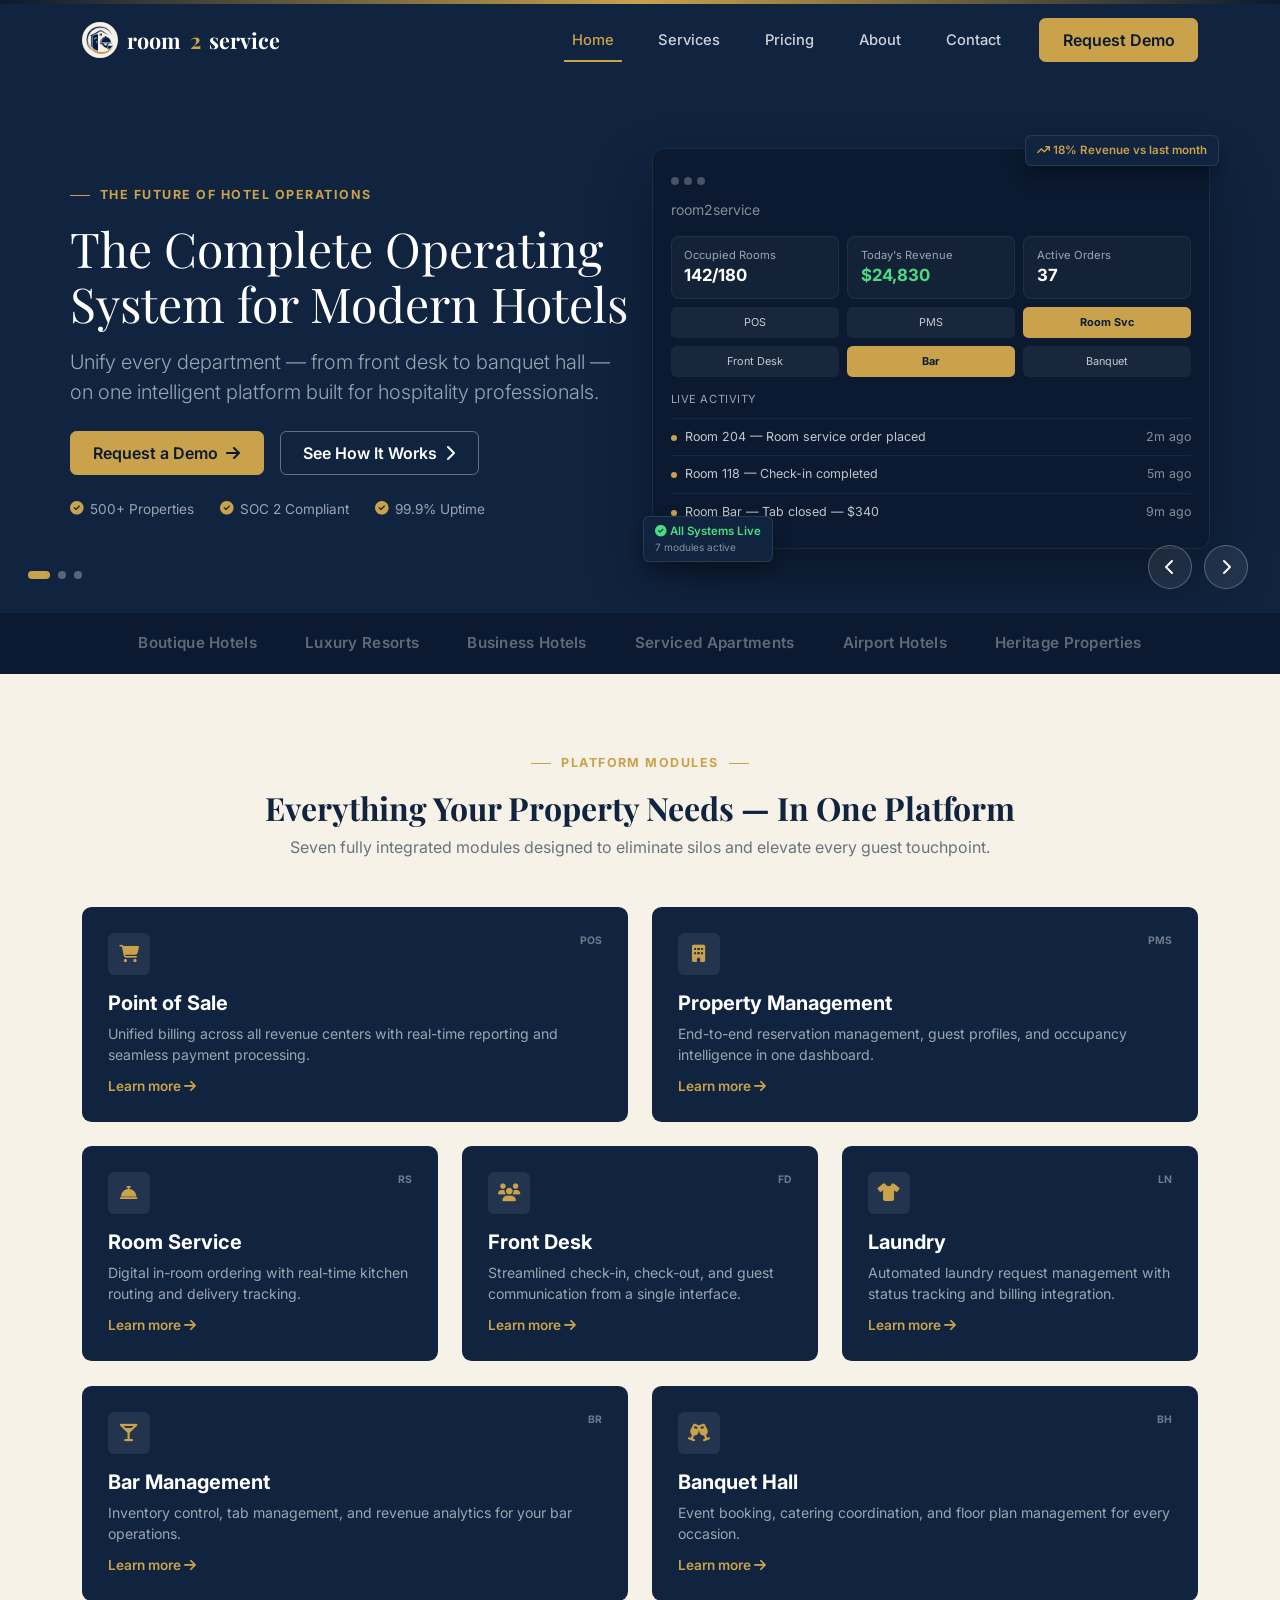
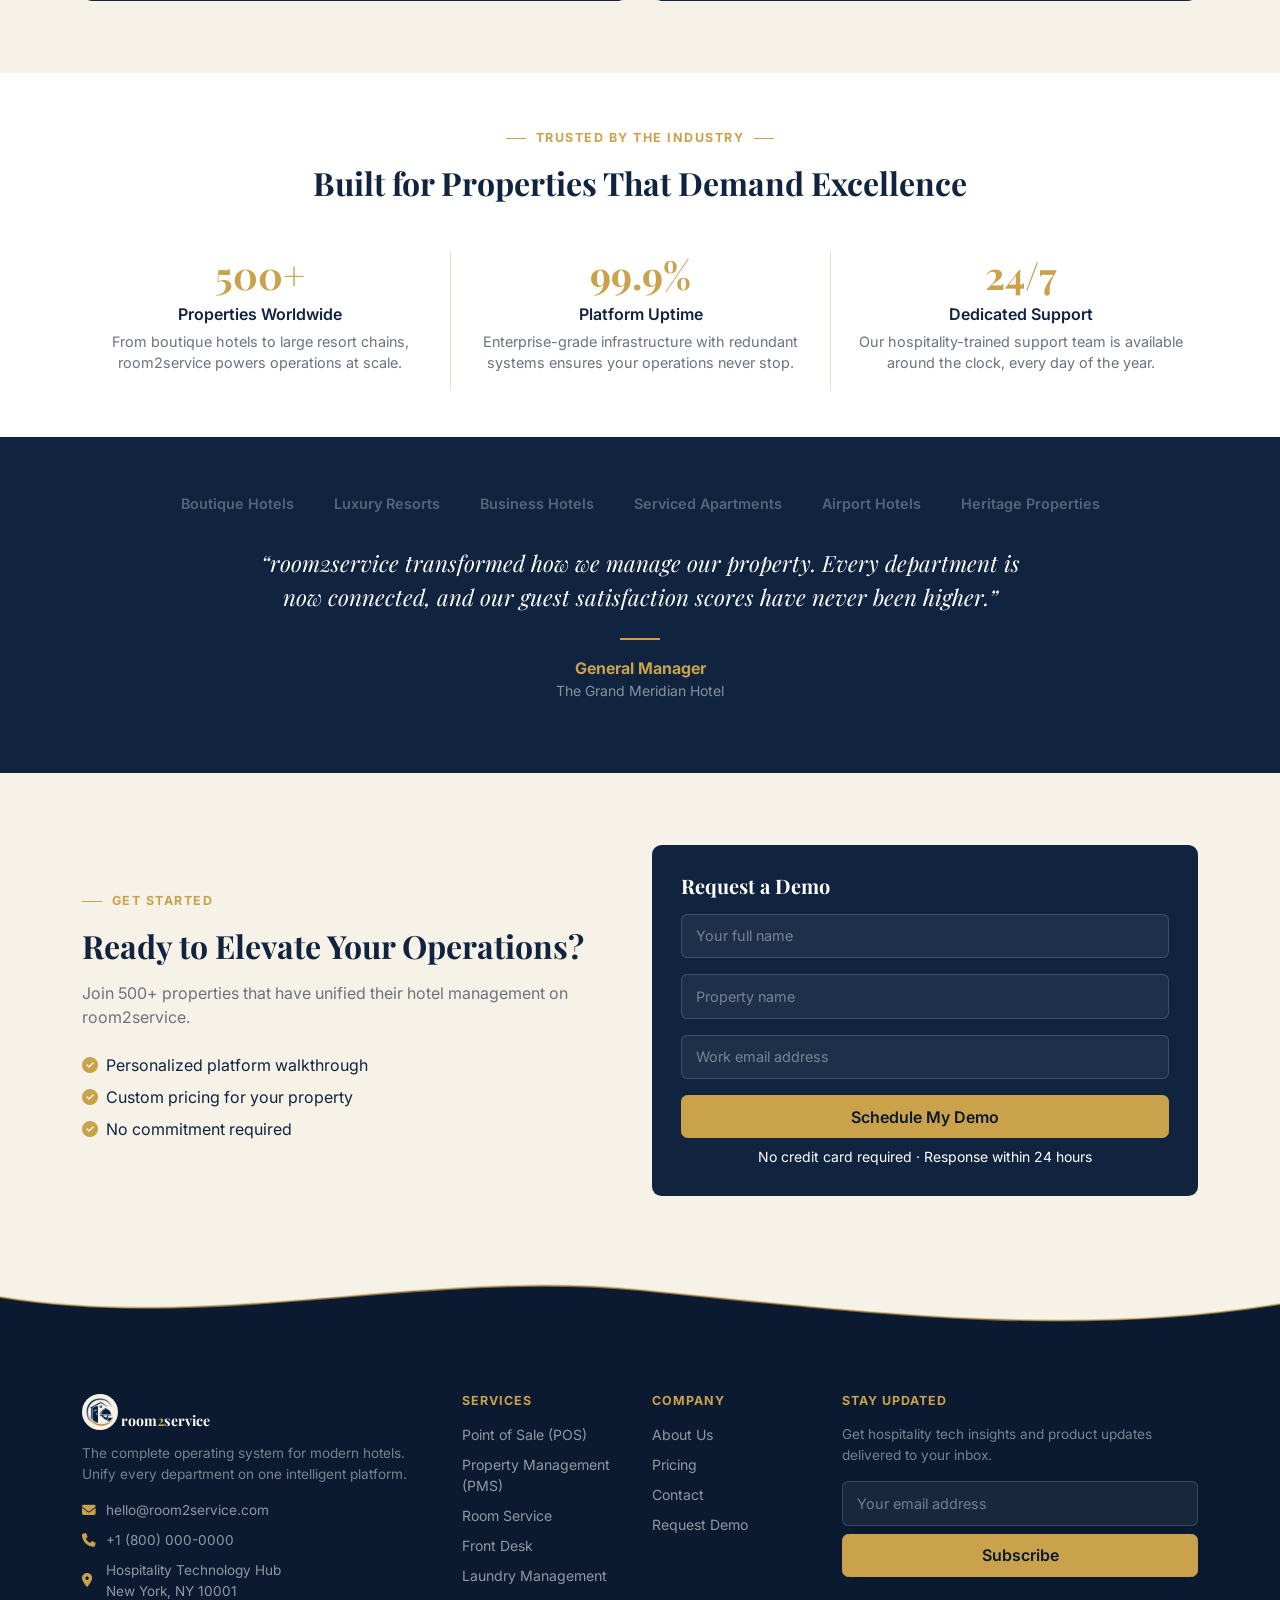
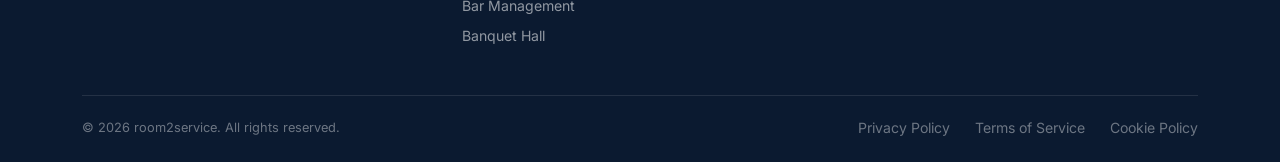
==== commit 4ecce468: "Add scroll reveal animations and enhance loader branding" ====
--- a/index.html
+++ b/index.html
@@ -19,8 +19,9 @@
         <span class="loader-ring r1"></span>
         <span class="loader-ring r2"></span>
         <span class="loader-ring r3"></span>
-        <img class="loader-logo" src="assets/logoV2.png" alt="Room2Service">
-    </div>
+        <span class="loader-logo-badge"><img class="loader-logo" src="assets/logoV2-icon.png" alt="Room2Service"></span>
+    </div>
+    <div class="loader-brand">room<span class="two">2</span>service</div>
     <div class="loader-bar"><div class="loader-bar-fill"></div></div>
 </div>
 <script>
@@ -91,7 +92,7 @@
                 <span><i class="fa-solid fa-circle-check"></i> 99.9% Uptime</span>
               </div>
             </div>
-            <div class="col-lg-6">
+            <div class="col-lg-6 d-none d-lg-block">
               <div class="position-relative">
                 <div class="mock-window">
                   <div class="dots mb-2"><span></span><span></span><span></span></div>
@@ -142,7 +143,7 @@
                 <span><i class="fa-solid fa-circle-check"></i> Contactless Payments</span>
               </div>
             </div>
-            <div class="col-lg-6">
+            <div class="col-lg-6 d-none d-lg-block">
               <div class="position-relative">
                 <div class="mock-window">
                   <div class="dots mb-2"><span></span><span></span><span></span></div>
@@ -193,7 +194,7 @@
                 <span><i class="fa-solid fa-circle-check"></i> Guest Profile Sync</span>
               </div>
             </div>
-            <div class="col-lg-6">
+            <div class="col-lg-6 d-none d-lg-block">
               <div class="position-relative">
                 <div class="mock-window">
                   <div class="dots mb-2"><span></span><span></span><span></span></div>
--- a/css/style.css
+++ b/css/style.css
@@ -885,6 +885,7 @@
   .price-card.featured { transform: none; }
   .stat-divider { border-left: none; border-top: 1px solid var(--border-light); padding-top: 1rem; margin-top: 1rem; }
   .hero-section { text-align: center; }
+  .site-nav .nav-link.active::after { display: none; }
 }
 
 @media (max-width: 767.98px) {
@@ -894,6 +895,21 @@
   .testimonial-section .quote { font-size: 1.1rem; }
   .footer-bottom .text-end { text-align: left !important; margin-top: .8rem; }
   .footer-bottom a:first-child { margin-left: 0; }
+}
+
+/* ---------- Scroll reveal ---------- */
+.reveal {
+  opacity: 0;
+  transform: translateY(28px);
+  transition: opacity .7s cubic-bezier(.25,.1,.25,1), transform .7s cubic-bezier(.25,.1,.25,1);
+  will-change: opacity, transform;
+}
+.reveal.in-view {
+  opacity: 1;
+  transform: translateY(0);
+}
+@media (prefers-reduced-motion: reduce) {
+  .reveal { opacity: 1; transform: none; transition: none; }
 }
 
 /* ===================== PAGE LOADER ===================== */
@@ -938,18 +954,37 @@
   100% { width: 120px; height: 120px; opacity: 0; }
 }
 
-.loader-logo {
+.loader-logo-badge {
   position: relative;
   z-index: 1;
-  width: 80px;
-  height: 80px;
-  filter: drop-shadow(0 0 14px rgba(201, 162, 75, .6));
+  width: 84px;
+  height: 84px;
+  border-radius: 50%;
+  background: var(--cream);
+  display: flex;
+  align-items: center;
+  justify-content: center;
+  box-shadow: 0 0 26px rgba(201, 162, 75, .55);
   animation: loaderPulse 2s ease-in-out infinite;
+}
+.loader-logo {
+  width: 58px;
+  height: 58px;
 }
 @keyframes loaderPulse {
   0%, 100% { transform: scale(1); }
-  50% { transform: scale(1.1); }
-}
+  50% { transform: scale(1.08); }
+}
+
+.loader-brand {
+  font-family: var(--font-serif);
+  font-weight: 700;
+  font-size: 1.5rem;
+  color: var(--white);
+  letter-spacing: .3px;
+  margin-bottom: 22px;
+}
+.loader-brand .two { color: var(--gold); }
 
 .loader-bar {
   width: 160px;
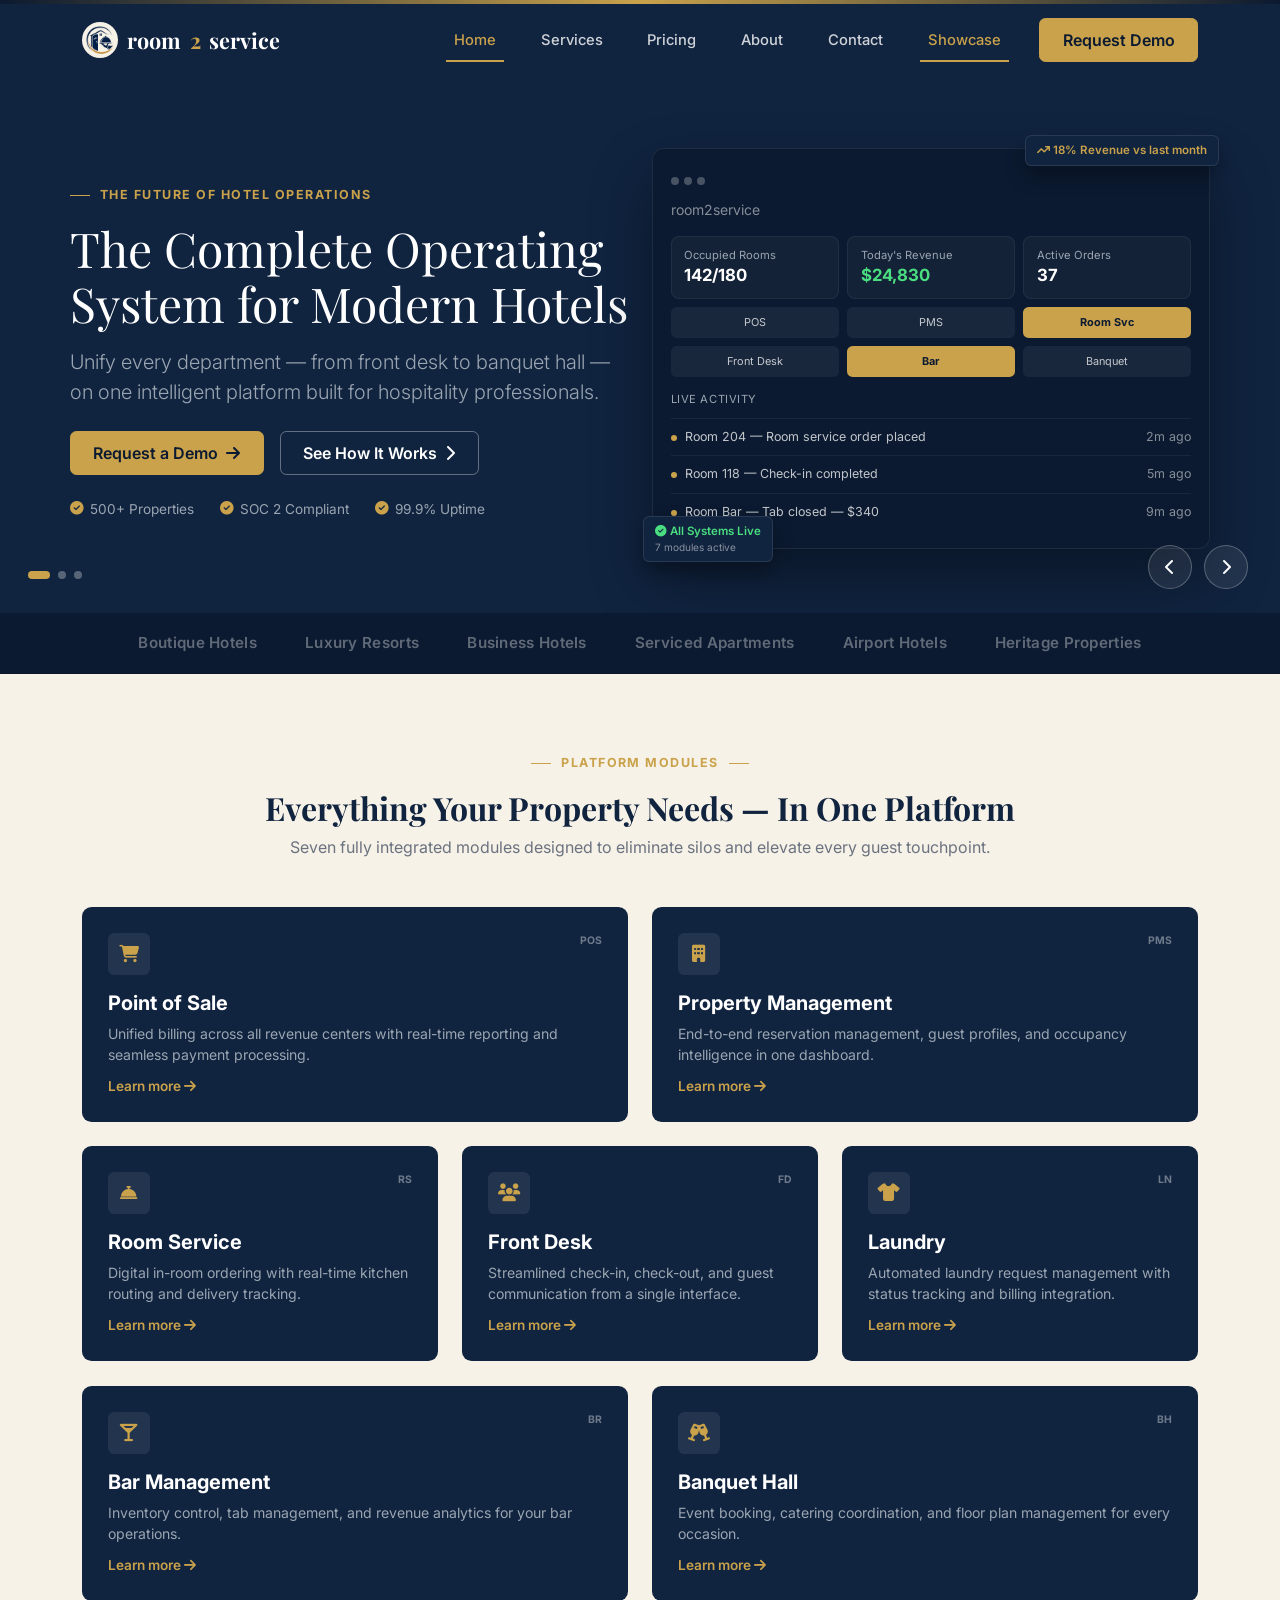
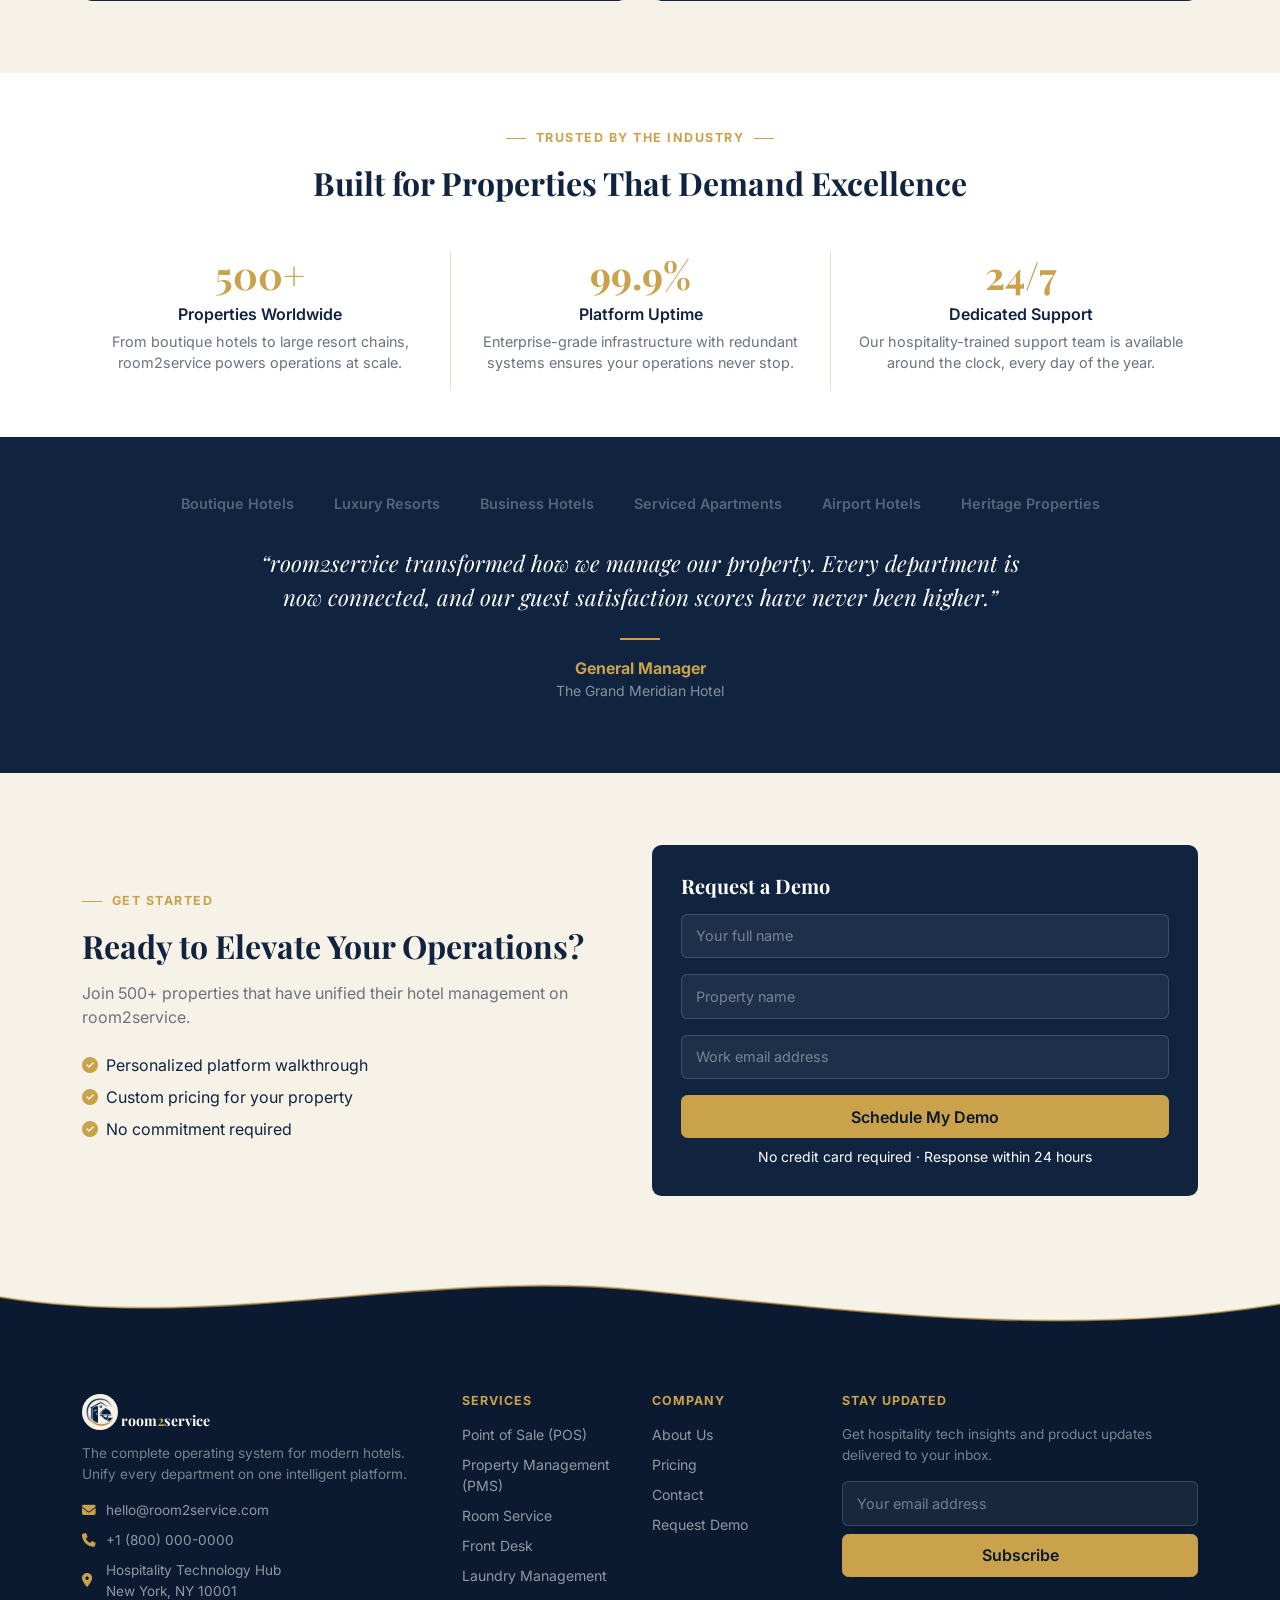
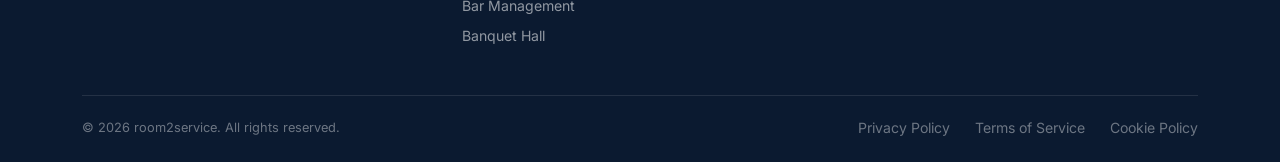
==== commit c0b8c509: "Add Showcase link to navigation in contact, index, pricing, and services pages" ====
--- a/index.html
+++ b/index.html
@@ -48,7 +48,7 @@
 <header class="site-header">
   <div class="container">
     <nav class="navbar navbar-expand-lg p-0">
-      <a class="brand" href="index.html">
+      <a class="brand" href="/">
         <span class="logo-badge"><img src="assets/logoV2-icon.png" alt="room2service logo" class="brand-logo-v2"></span>
         room<span class="two">2</span>service
       </a>
@@ -57,13 +57,14 @@
       </button>
       <div class="collapse navbar-collapse justify-content-end" id="mainNav">
         <ul class="navbar-nav site-nav align-items-lg-center py-3 py-lg-0">
-          <li class="nav-item"><a class="nav-link active" href="index.html">Home</a></li>
-          <li class="nav-item"><a class="nav-link" href="services.html">Services</a></li>
-          <li class="nav-item"><a class="nav-link" href="pricing.html">Pricing</a></li>
-          <li class="nav-item"><a class="nav-link" href="about.html">About</a></li>
-          <li class="nav-item"><a class="nav-link" href="contact.html">Contact</a></li>
+          <li class="nav-item"><a class="nav-link active" href="/">Home</a></li>
+          <li class="nav-item"><a class="nav-link" href="/services">Services</a></li>
+          <li class="nav-item"><a class="nav-link" href="/pricing">Pricing</a></li>
+          <li class="nav-item"><a class="nav-link" href="/about">About</a></li>
+          <li class="nav-item"><a class="nav-link" href="/contact">Contact</a></li>
+          <li class="nav-item"><a class="nav-link active" href="/showcase">Showcase</a></li>
         </ul>
-        <a href="contact.html" class="btn btn-gold mt-2 mt-lg-0 ms-lg-3">Request Demo</a>
+        <a href="/contact" class="btn btn-gold mt-2 mt-lg-0 ms-lg-3">Request Demo</a>
       </div>
     </nav>
   </div>
@@ -83,8 +84,8 @@
               <h1 class="display-5 text-white" style="line-height:1.15;">The Complete Operating System for Modern Hotels</h1>
               <p class="lead mt-3">Unify every department — from front desk to banquet hall — on one intelligent platform built for hospitality professionals.</p>
               <div class="d-flex flex-wrap gap-3 mt-4">
-                <a href="contact.html" class="btn btn-gold">Request a Demo <i class="fa-solid fa-arrow-right ms-1"></i></a>
-                <a href="services.html" class="btn btn-outline-light-custom">See How It Works <i class="fa-solid fa-chevron-right ms-1"></i></a>
+                <a href="/contact" class="btn btn-gold">Request a Demo <i class="fa-solid fa-arrow-right ms-1"></i></a>
+                <a href="/services" class="btn btn-outline-light-custom">See How It Works <i class="fa-solid fa-chevron-right ms-1"></i></a>
               </div>
               <div class="hero-badges mt-4">
                 <span><i class="fa-solid fa-circle-check"></i> 500+ Properties</span>
@@ -134,8 +135,8 @@
               <h1 class="display-5 text-white" style="line-height:1.15;">Room Service, Reinvented for the Digital Guest</h1>
               <p class="lead mt-3">Guests order from their phone. Orders route to the kitchen instantly. You get real-time tracking from placement to delivery.</p>
               <div class="d-flex flex-wrap gap-3 mt-4">
-                <a href="contact.html" class="btn btn-gold">Request a Demo <i class="fa-solid fa-arrow-right ms-1"></i></a>
-                <a href="services.html" class="btn btn-outline-light-custom">See How It Works <i class="fa-solid fa-chevron-right ms-1"></i></a>
+                <a href="/contact" class="btn btn-gold">Request a Demo <i class="fa-solid fa-arrow-right ms-1"></i></a>
+                <a href="/services" class="btn btn-outline-light-custom">See How It Works <i class="fa-solid fa-chevron-right ms-1"></i></a>
               </div>
               <div class="hero-badges mt-4">
                 <span><i class="fa-solid fa-circle-check"></i> Instant Order Routing</span>
@@ -185,8 +186,8 @@
               <h1 class="display-5 text-white" style="line-height:1.15;">Check-In to Check-Out, Fully Streamlined</h1>
               <p class="lead mt-3">Give your front desk team one screen for reservations, guest profiles, and occupancy — no more switching between systems.</p>
               <div class="d-flex flex-wrap gap-3 mt-4">
-                <a href="contact.html" class="btn btn-gold">Request a Demo <i class="fa-solid fa-arrow-right ms-1"></i></a>
-                <a href="services.html" class="btn btn-outline-light-custom">See How It Works <i class="fa-solid fa-chevron-right ms-1"></i></a>
+                <a href="/contact" class="btn btn-gold">Request a Demo <i class="fa-solid fa-arrow-right ms-1"></i></a>
+                <a href="/services" class="btn btn-outline-light-custom">See How It Works <i class="fa-solid fa-chevron-right ms-1"></i></a>
               </div>
               <div class="hero-badges mt-4">
                 <span><i class="fa-solid fa-circle-check"></i> One-Click Check-In</span>
@@ -273,7 +274,7 @@
           <div class="icon-box"><i class="fa-solid fa-cart-shopping"></i></div>
           <h5>Point of Sale</h5>
           <p>Unified billing across all revenue centers with real-time reporting and seamless payment processing.</p>
-          <a href="services.html" class="learn-more">Learn more <i class="fa-solid fa-arrow-right"></i></a>
+          <a href="/services" class="learn-more">Learn more <i class="fa-solid fa-arrow-right"></i></a>
         </div>
       </div>
       <div class="col-md-6">
@@ -282,7 +283,7 @@
           <div class="icon-box"><i class="fa-solid fa-building"></i></div>
           <h5>Property Management</h5>
           <p>End-to-end reservation management, guest profiles, and occupancy intelligence in one dashboard.</p>
-          <a href="services.html" class="learn-more">Learn more <i class="fa-solid fa-arrow-right"></i></a>
+          <a href="/services" class="learn-more">Learn more <i class="fa-solid fa-arrow-right"></i></a>
         </div>
       </div>
       <div class="col-md-4">
@@ -291,7 +292,7 @@
           <div class="icon-box"><i class="fa-solid fa-bell-concierge"></i></div>
           <h5>Room Service</h5>
           <p>Digital in-room ordering with real-time kitchen routing and delivery tracking.</p>
-          <a href="services.html" class="learn-more">Learn more <i class="fa-solid fa-arrow-right"></i></a>
+          <a href="/services" class="learn-more">Learn more <i class="fa-solid fa-arrow-right"></i></a>
         </div>
       </div>
       <div class="col-md-4">
@@ -300,7 +301,7 @@
           <div class="icon-box"><i class="fa-solid fa-users"></i></div>
           <h5>Front Desk</h5>
           <p>Streamlined check-in, check-out, and guest communication from a single interface.</p>
-          <a href="services.html" class="learn-more">Learn more <i class="fa-solid fa-arrow-right"></i></a>
+          <a href="/services" class="learn-more">Learn more <i class="fa-solid fa-arrow-right"></i></a>
         </div>
       </div>
       <div class="col-md-4">
@@ -309,7 +310,7 @@
           <div class="icon-box"><i class="fa-solid fa-shirt"></i></div>
           <h5>Laundry</h5>
           <p>Automated laundry request management with status tracking and billing integration.</p>
-          <a href="services.html" class="learn-more">Learn more <i class="fa-solid fa-arrow-right"></i></a>
+          <a href="/services" class="learn-more">Learn more <i class="fa-solid fa-arrow-right"></i></a>
         </div>
       </div>
       <div class="col-md-6">
@@ -318,7 +319,7 @@
           <div class="icon-box"><i class="fa-solid fa-martini-glass"></i></div>
           <h5>Bar Management</h5>
           <p>Inventory control, tab management, and revenue analytics for your bar operations.</p>
-          <a href="services.html" class="learn-more">Learn more <i class="fa-solid fa-arrow-right"></i></a>
+          <a href="/services" class="learn-more">Learn more <i class="fa-solid fa-arrow-right"></i></a>
         </div>
       </div>
       <div class="col-md-6">
@@ -327,7 +328,7 @@
           <div class="icon-box"><i class="fa-solid fa-champagne-glasses"></i></div>
           <h5>Banquet Hall</h5>
           <p>Event booking, catering coordination, and floor plan management for every occasion.</p>
-          <a href="services.html" class="learn-more">Learn more <i class="fa-solid fa-arrow-right"></i></a>
+          <a href="/services" class="learn-more">Learn more <i class="fa-solid fa-arrow-right"></i></a>
         </div>
       </div>
     </div>
@@ -427,7 +428,7 @@
   <div class="container">
     <div class="row gy-4">
       <div class="col-lg-4">
-        <a class="brand" href="index.html"><span class="logo-badge"><img src="assets/logoV2-icon.png" alt="room2service logo" class="brand-logo-v2 footer-logo-v2"></span> room<span class="two">2</span>service</a>
+        <a class="brand" href="/"><span class="logo-badge"><img src="assets/logoV2-icon.png" alt="room2service logo" class="brand-logo-v2 footer-logo-v2"></span> room<span class="two">2</span>service</a>
         <p class="tagline">The complete operating system for modern hotels. Unify every department on one intelligent platform.</p>
         <div class="contact-line"><i class="fa-solid fa-envelope"></i> hello@room2service.com</div>
         <div class="contact-line"><i class="fa-solid fa-phone"></i> +1 (800) 000-0000</div>
@@ -435,20 +436,20 @@
       </div>
       <div class="col-6 col-lg-2">
         <h6>Services</h6>
-        <a href="services.html">Point of Sale (POS)</a>
-        <a href="services.html">Property Management (PMS)</a>
-        <a href="services.html">Room Service</a>
-        <a href="services.html">Front Desk</a>
-        <a href="services.html">Laundry Management</a>
-        <a href="services.html">Bar Management</a>
-        <a href="services.html">Banquet Hall</a>
+        <a href="/services">Point of Sale (POS)</a>
+        <a href="/services">Property Management (PMS)</a>
+        <a href="/services">Room Service</a>
+        <a href="/services">Front Desk</a>
+        <a href="/services">Laundry Management</a>
+        <a href="/services">Bar Management</a>
+        <a href="/services">Banquet Hall</a>
       </div>
       <div class="col-6 col-lg-2">
         <h6>Company</h6>
-        <a href="about.html">About Us</a>
-        <a href="pricing.html">Pricing</a>
-        <a href="contact.html">Contact</a>
-        <a href="contact.html">Request Demo</a>
+        <a href="/about">About Us</a>
+        <a href="/pricing">Pricing</a>
+        <a href="/contact">Contact</a>
+        <a href="/contact">Request Demo</a>
       </div>
       <div class="col-lg-4">
         <h6>Stay Updated</h6>
--- a/css/style.css
+++ b/css/style.css
@@ -895,6 +895,7 @@
   .testimonial-section .quote { font-size: 1.1rem; }
   .footer-bottom .text-end { text-align: left !important; margin-top: .8rem; }
   .footer-bottom a:first-child { margin-left: 0; }
+  .hero-section .d-flex.flex-wrap.gap-3 { padding-left: 1rem; }
 }
 
 /* ---------- Scroll reveal ---------- */
@@ -1004,3 +1005,54 @@
   0%   { transform: translateX(-100%); }
   100% { transform: translateX(350%); }
 }
+
+/* ---------- Mobile menu: overlay panel under the header ----------
+   Floats over the page instead of pushing it down, so pinned/scroll
+   sections (showcase page) don't jump when the menu opens. */
+@media (max-width: 991.98px) {
+  .site-header .navbar-collapse {
+    position: absolute;
+    top: 100%;
+    left: 0;
+    right: 0;
+    background: var(--navy-dark);
+    border-top: 1px solid rgba(201,162,75,.35);
+    box-shadow: 0 24px 48px rgba(0,0,0,.45);
+    padding: .5rem 1.25rem 1.5rem;
+    max-height: calc(100vh - 64px);
+    max-height: calc(100dvh - 64px);
+    overflow-y: auto;
+  }
+  .site-header .site-nav { padding: 0 !important; }
+  .site-header .site-nav .nav-item { border-bottom: 1px solid rgba(255,255,255,.08); }
+  .site-header .site-nav .nav-link {
+    display: flex;
+    align-items: center;
+    justify-content: space-between;
+    margin: 0;
+    padding: .95rem .25rem;
+    font-size: 1.05rem;
+  }
+  .site-header .site-nav .nav-link::before {
+    content: "\f105";
+    font-family: "Font Awesome 6 Free";
+    font-weight: 900;
+    font-size: .8rem;
+    color: rgba(255,255,255,.3);
+    order: 2;
+  }
+  .site-header .site-nav .nav-link.active { color: var(--gold); }
+  .site-header .site-nav .nav-link.active::before { color: var(--gold); }
+  .site-header .navbar-collapse .btn-gold {
+    display: block;
+    width: 100%;
+    margin-top: 1.25rem !important;
+    padding: .8rem 1.4rem;
+    text-align: center;
+  }
+  .navbar-toggler { padding: .35rem .55rem; }
+  .navbar-toggler:focus { box-shadow: 0 0 0 2px rgba(201,162,75,.5); }
+  .navbar-toggler[aria-expanded="true"] .navbar-toggler-icon {
+    background-image: url("data:image/svg+xml,%3csvg xmlns='http://www.w3.org/2000/svg' viewBox='0 0 30 30'%3e%3cpath stroke='rgba%2833, 37, 41, 0.75%29' stroke-linecap='round' stroke-width='2' d='M8 8l14 14M22 8L8 22'/%3e%3c/svg%3e");
+  }
+}
